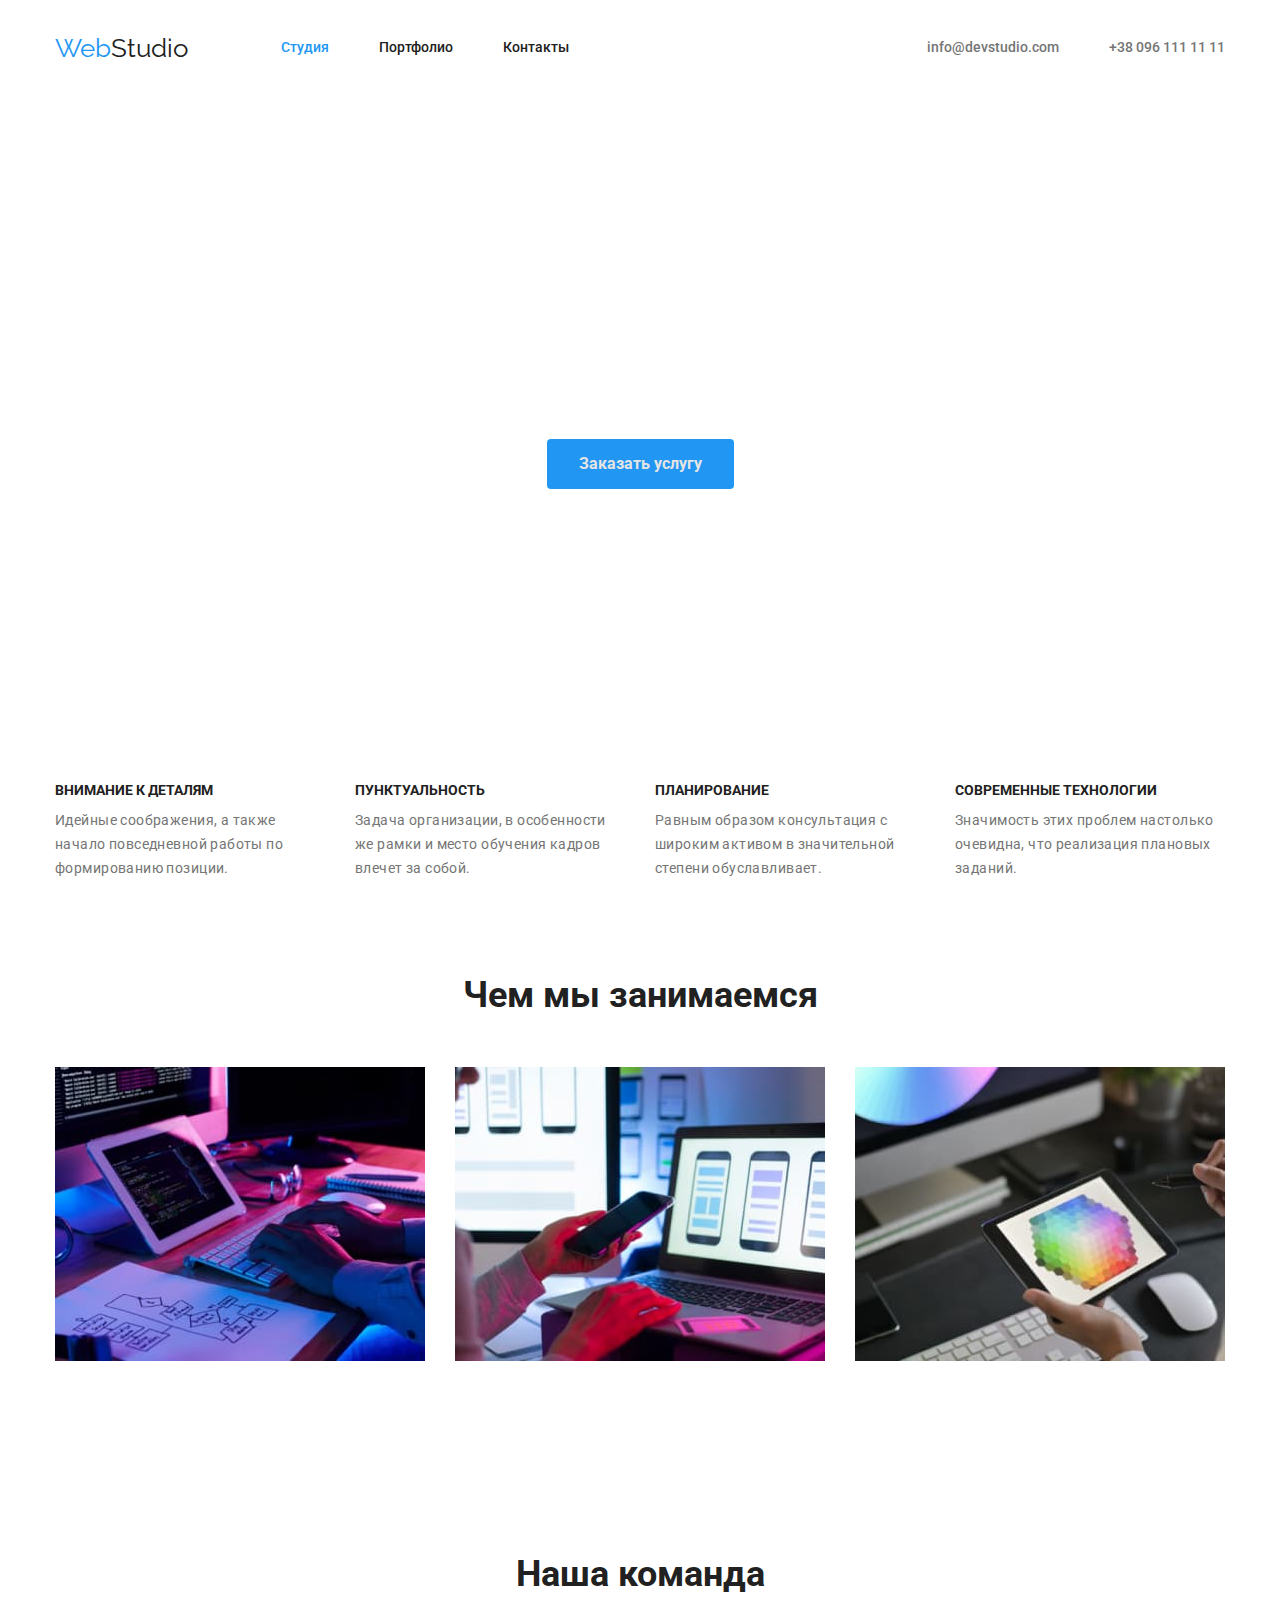
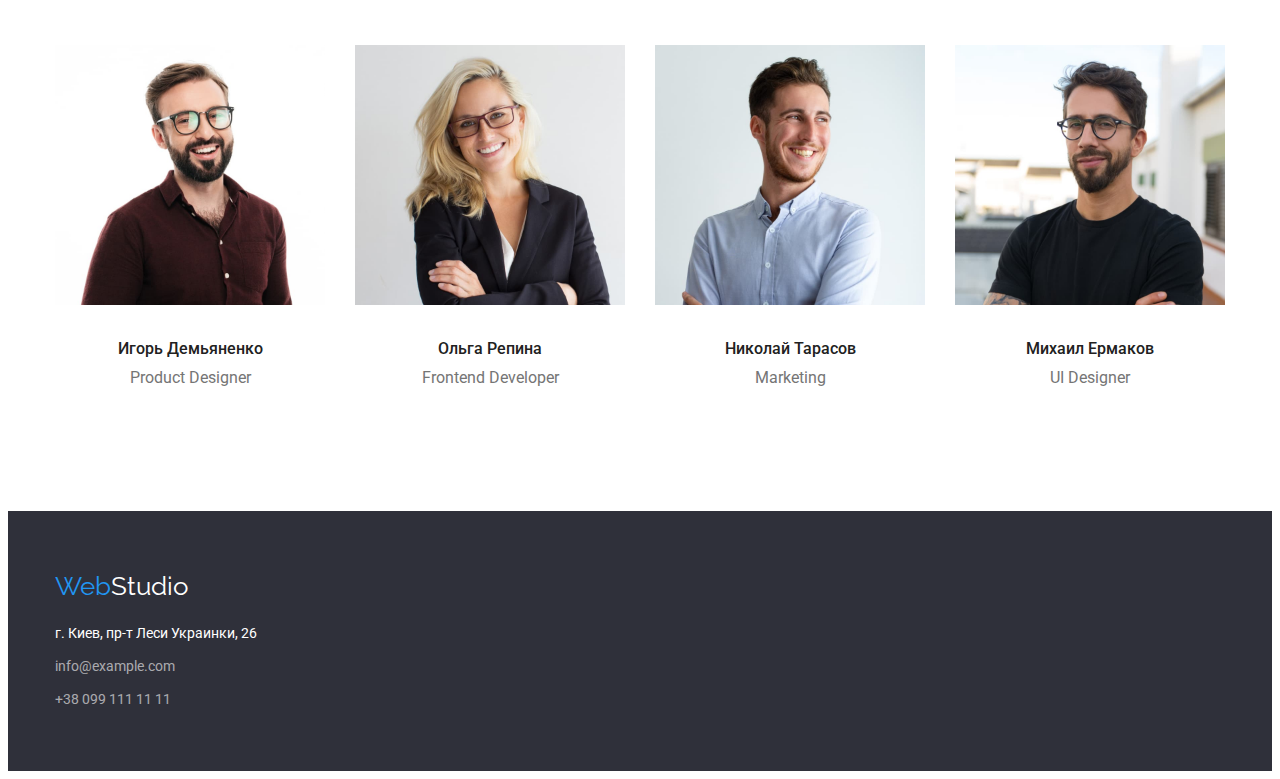
==== index.html @ 1035cfad "Initial commit" ====
<!DOCTYPE html>
<html lang="ru">

<head>
    <meta charset="UTF-8">
    <meta http-equiv="X-UA-Compatible" content="IE=edge">
    <meta name="viewport" content="width=device-width, initial-scale=1.0">
    <title>Document</title>
    <link href="https://fonts.googleapis.com/css2?family=Raleway:wght@700&family=Roboto:wght@400;500;700;900&display=swap"
        rel="stylesheet">
    <link rel="stylesheet" href="https://cdnjs.cloudflare.com/ajax/libs/modern-normalize/1.1.0/modern-normalize.min.css"
        integrity="sha512-wpPYUAdjBVSE4KJnH1VR1HeZfpl1ub8YT/NKx4PuQ5NmX2tKuGu6U/JRp5y+Y8XG2tV+wKQpNHVUX03MfMFn9Q=="
        crossorigin="anonymous" referrerpolicy="no-referrer" />
    <link rel="stylesheet" href="./css/styles.css">
</head>

<body>

    <!-- header -->
    
    <header class="header">
        <div class="container header-container">
            <nav class="site-nav">
                <a href="/" class="logo">Web<span class="accent">Studio</span></a>
                <ul class="site-nav-list list">
                    <li class="site-nav-item">
                        <a href="./index.html" class="link-current site-nav-header">Студия</a>
                    </li>
                    <li class="site-nav-item">
                        <a href="./portfolio.html" class="link site-nav-header">Портфолио</a>
                    </li>
                    <li class="site-nav-item">
                        <a href="" class="link site-nav-header">Контакты</a>
                    </li>
                </ul>
            </nav>
            <ul class="contact-list list">
                <li class="contact-list-item">
                    <a href="mailto:info@devstudio.com" class="mail">info@devstudio.com</a>
                </li>
                <li class="contact-list-item">
                    <a href="tel:+380961111111" class="tel">+38 096 111 11 11</a>
                </li>
            </ul>
        </div>   
    </header>
    <main>

        <!-- hero -->
        
        <section class="hero-section">
            <div class="hero">
                <h1 class="hero-title">Эффективные решения<br /> для вашего бизнеса</h1>
                <button type="button" class="hero-button hero-btn">Заказать услугу</button>
            </div>
        </section>



        <!-- features -->
        
        <section class="features section">
            <div class="container">
                <h2 class="visually-hidden">Наши преимущества</h2>
                <ul class="features-list list">
                    <li class="features-list-item">
                        <h3 class="features-title">Внимание к деталям</h3>
                        <p class="features-text">Идейные соображения, a также начало повседневной работы по формированию позиции.
                        </p>
                    </li>
                    <li class="features-list-item">
                        <h3 class="features-title">Пунктуальность</h3>
                        <p class="features-text">Задача организации, в особенности же рамки и место обучения кадров влечет за собой.
                        </p>
                    </li>
                    <li class="features-list-item">
                        <h3 class="features-title">Планирование</h3>
                        <p class="features-text">Равным образом консультация c широким активом в значительной степени обуславливает.
                        </p>
                    </li>
                    <li class="features-list-item">
                        <h3 class="features-title">Современные технологии</h3>
                        <p class="features-text">Значимость этих проблем настолько очевидна, что реализация плановых заданий.</p>
                    </li>
                </ul>
            </div>
        </section>
       

        <!--benefits-->
        
        <section class="benefits-section">
            <div class="container">
                <h2 class="benefits-title">Чем мы занимаемся</h2>
                <ul class="benefits-list list">
                    <li class="benefits-list-item">
                        <img src="./images/img.jpg" alt="Верстка" width="370">
                    </li>
                    <li class="benefits-list-item">
                        <img src="./images/img(1).jpg" alt="Дизайн" width="370">
                    </li>
                    <li class="benefits-list-item">
                        <img src="./images/img(2).jpg" alt="Внешнее оформление" width="370">
                    </li>
                </ul>
            </div>
        </section>
        

        <!-- Team -->
        
    
        <section class="team section">
            <div class="team-container container">
                <h2 class="team-title">Наша команда</h2>
                <ul class="team-list list">
                    <li class="team-list-item">
                        <img src="./images/img(3).jpg" class="team-img alt="Работник1" width="270">
                        <div class="team-section-title">
                            <h3 class="name">Игорь Демьяненко</h3>
                            <p class="position">Product Designer</p>
                        </div>
                    </li>
                    <li class="team-list-item">
                        <img src="./images/img(4).jpg" class="team-img" alt="Работник2" width="270">
                        <div class="team-section-title">
                            <h3 class="name">Ольга Репина</h3>
                            <p class="position">Frontend Developer</p>
                        </div>
                    </li>
                    <li class="team-list-item">
                        <img src="./images/img(5).jpg" class="team-img" alt="Работник3" width="270">
                        <div class="team-section-title">
                            <h3 class="name">Николай Тарасов</h3>
                            <p class="position">Marketing</p>
                        </div>
                    </li>
                    <li class="team-list-item">
                        <img src="./images/img(6).jpg" class="team-img" alt="Работник4" width="270">
                        <div class="team-section-title">
                            <h3 class="name">Михаил Ермаков</h3>
                            <p class="position">UI Designer</p>
                        </div>
                    </li>
                </ul>
            </div>
        </section>
    </main>

    <!-- adress -->
    
    <footer class="footer-section">
        <div class="container">
            <div class="logo-footer">
                <a href="/" class="footer-logo">Web<span class="accents">Studio</span></a>
            </div>
            <address>
                <ul class="footer-list list adress">
                    <li class="footer-item">
                        <a href="https://bit.ly/3pXMvUd" target="_blank" rel="noopener noreferrer" class="adressa">г. Киев, пр-т
                                Леси
                                Украинки, 26</a>
                    </li>
                    <li class="footer-item">
                        <a href="mailto:info@example.com" class="mail">info@example.com</a>
                    </li>
                    <li class="footer-item">
                        <a href="tel:+380991111111" class="tel">+38 099 111 11 11</a>
                    </li>
                </ul>
            </address>
        </div>
    </footer>
    
    
</body>
</html>
---- css/styles.css ----
:root {
    --primary-text-color:#757575;
    --primary-white-color: #FFFFFF;
    --title-text-color: #212121;
    --primary-bg-color: #E5E5E5;
    --accent-color: #2196F3;
    --secondary-text-color: rgba(255, 255, 255, 0.6);
    --backlights: rgb(62, 0, 128);
}

html {
    box-sizing: border-box;
}
*,
*::before,
*::after {
    box-sizing: inherit;
}

body {
    
    color: var(--primary-text-color);
    font-family: Roboto, sans-serif;
}
.list{
    list-style: none;
}

.container {
    width: 1200px;
    padding-left: 15px;
    padding-right: 15px;
    margin-left: auto;
    margin-right: auto;
    
}

h1,h2,h3,h4,h5,h6,p,ul {
    
    margin: 0;
}
/* header */

.header-container {
    display: flex;
    align-items: center;

    background: var(--primary-white-color);
}

.header-border {
    border-bottom-width: 1px;
    border-bottom-style: solid;
    border-bottom-color: #ECECEC;
}
/* logo */
.logo {
    display: flex;
    align-items: center;
    padding: 0;
    margin-top: 25px;
    margin-bottom: 25px;
    
    color: #2196F3;
    font-family: Raleway, sans-serif;
    font-size: 26px;
    line-height: 1.19;

    text-decoration: none;
}
.accent {
    display: flex;
    margin-right: 93px;
    color: var(--title-text-color);
}

/* site-nav */
.site-nav {
    display: flex;
    align-items: center;
}
.site-nav-list {
    display: flex;
    padding: 0;
    margin: 0;
    flex-direction: row;


    font-weight: 500;
    font-size: 14px;
    line-height: 1.14;
}
.site-nav-header {
    display: inline-block;
}
.site-nav-item:not(:last-child) {
    margin-right: 50px;

}

.site-nav-header {
    padding-top: 32px;
    padding-bottom: 32px;
    margin: 0;
}
.site-nav .link-current {
    color: var(--accent-color);

    text-decoration: none;
}
.site-nav .link-current:hover,
.site-nav .link-current:focus {
    color: var(--accent-color);
}
.site-nav .link {
    color: var(--title-text-color);

    text-decoration: none;
}
.site-nav .link:hover, 
.site-nav .link:focus {
    color: var(--accent-color);
}

/* contact */
.contact-list {
    display: flex;
    padding: 0;
    margin-left: auto;

}
.contact-list .mail {
    
}
.contact-list .tel {
    margin-right: auto;
    
}
.contact-list-item:not(:last-child) {
    margin-right: 50px;
    padding: 0;
}
.contact-list-item {

    font-weight: 500;
    font-size: 14px;
    line-height: 1.14;
}
.contact-list-item .mail,
.contact-list-item .tel {
    color: var(--primary-text-color);

    text-decoration: none;
}
.contact-list-item .mail:hover,
.contact-list-item .mail:focus {
    color: var(--accent-color);
}
.contact-list-item .tel:hover,
.contact-list-item .tel:focus {
    color: var(--accent-color);
}

/* hero */
.hero-title {
    align-content: center;
    margin: 0;
    
    padding-bottom: 30px;

    color: var(--primary-white-color);

    font-style: normal;
    font-weight: 900;
    font-size: 44px;
    line-height: 1.36;
    text-align: center;
    text-transform: uppercase;
}
.hero-section {
    padding-top: 200px;
    padding-bottom: 200px;
}

/* button */

.hero-button {
    display: block;
    margin: 0 auto;
    padding: 10px 32px;
    border: 0ch;
    border-radius: 4px;

    background-color: var(--accent-color);
    color: var(--primary-bg-color);

    font-family: inherit; 
    font-weight: 700;
    font-size: 16px;
    line-height: 1.88;
    text-align: center;
}


/* section */
.section {
    padding-top: 94px;
    padding-bottom: 94px;
}
/* features */
.features-list {
    display: flex;
    flex-direction: row;
    margin: 0;
    padding: 0;
}
.features-list-item {
    padding: 0;
    width: 270px;
}
.features-list-item:not(:last-child) {
    margin-right: 30px;;
}

.features-title {
    margin-bottom: 10px;
    padding: 0;
    color: var(--title-text-color);

    font-weight: 700;
    font-size: 14px;
    line-height: 1.14;
    text-transform: uppercase;
}
.features-text {
    
    font-weight: 400;
    font-size: 14px;
    line-height: 1.71;
    letter-spacing: 0.03em;
}
.visually-hidden {
    position: absolute;
    width: 1px;
    height: 1px;
    margin: -1px;
    border: 0;
    padding: 0;

    white-space: nowrap;
    clip-path: inset(100%);
    clip: rect(0 0 0 0);
    overflow: hidden;
}

/* benefits */
.benefits-section {
    padding-top: 0;
    padding-bottom: 94px;
    margin: 0;
}
.benefits-title {
    margin-bottom: 50px;
    color: var(--title-text-color);

    font-size: 36px;
    line-height: 1.17;
    text-align: center;
}
.benefits-list {
    display: flex;
    flex-direction: row;
    padding: 0;
    margin: 0;
}

.benefits-list-item:not(:last-child) {
    margin-right: 30px;
}

/* team */

.team-title {
    margin-bottom: 50px;
    color: var(--title-text-color);
        
    font-size: 36px;
    line-height: 1.17;
    text-align: center;
}
.team-list {
    display: flex;
    flex-direction: row;
    padding: 0;
    margin: 0;
}
.team-list-item:not(:last-child) {
    margin-right: 30px;
}
.team-section-title{
    padding-top: 30px;
    padding-bottom: 30px;
}

.team .name {
    margin-bottom: 10px;
    text-align: center;
    color: var(--title-text-color);

    font-weight: 500;
    font-size: 16px;
    line-height: 1.19;
}
.team .position {
    text-align: center;
    font-weight: 400;
    font-size: 16px;
    line-height: 1.19;
}

/* footer */
.footer-section {
    padding-top: 60px;
    padding-bottom: 60px;
    margin: 0;
    background-color: #2F303A; 
}

/* adress */
.footer-logo {
    margin-bottom: 20px;
    color: #2196F3;
    font-family: Raleway, sans-serif;
    font-size: 26px;
    line-height: 1.19;
    
    text-decoration: none;
}
.logo-footer{
    margin-bottom: 20px;
}

.accents {
    color: var(--primary-white-color);
}
.footer-list {
    padding: 0;
}
.footer-item:not(:last-child) {
    margin-bottom: 9px;
}
.adress {
    font-weight: 400;
    font-size: 14px;
    line-height: 1.71;
}
.adress .adressa {
    color: var(--primary-white-color);
    font-style: normal;

    text-decoration: none;
}
.adress .adressa:hover,
.adress .adressa:focus {
    color: var(--accent-color);
}
.adress .mail {
    color: var(--secondary-text-color);
    font-style: normal;

    text-decoration: none;
}
.adress .mail:hover,
.adress .mail:focus {
    color: var(--accent-color);
}
.adress .tel {
    color: var(--secondary-text-color);
    font-style: normal;

    text-decoration: none;
}
.adress .tel:hover,
.adress .tel:focus {
    color: var(--accent-color);
}

/* portfolio */

/* work */
.work-section {
    padding-top: 94px;
    margin: 0;
}
.work-list {
    display: flex;
    justify-content: center;
    margin-bottom: 50px;
    padding: 0;
    
}
.work-list-item:not(:last-child){
    margin-right: 8px;
}
.work-btn {
    
    padding: 6px 22px;

    border: 0ch;
    border-radius: 4px;
    color: var(--title-text-color);
    background-color: #F5F4FA;
    
    font-family: inherit;
    font-style: normal;
    font-weight: 500;
    font-size: 16px;
    line-height: 1.62;
}
    
.work-btn:hover,
.work-btn:focus {
    color: var(--primary-white-color);
    background-color: var(--accent-color);
}  
.work .variant {
    color: var(--primary-white-color);
    background-color: var(--accent-color);
}

/* examples */
.examples-section {
    padding-bottom: 114px;
    margin: 0;
}
.examples-list {
    display: flex;
    flex-wrap: wrap;
    column-gap: 30px;
    row-gap: 30px;

    margin: 0;
    padding: 0;
}

.examples-title-list {
    padding-top: 20px;
    padding-bottom: 20px;
    margin: 0;
}
.examples-title{
    margin-bottom: 4px;
    color: var(--title-text-color);

    font-style: normal;
    font-weight: 700;
    font-size: 18px;
    line-height: 2;
}
.examples-name {
    
    color: var(--primary-text-color);

    font-style: normal;
    font-weight: 400;
    font-size: 16px;
    line-height: 1.88;
}


/* колір основного тексту #212121 */
/* вторинний колір #757575 */
/* додатковий колір rgba(255, 255, 255, 0.6) */
/* білий колір #FFFFFF */
/* акцент #2196F3 */

/* колір фону #E5E5E5 */
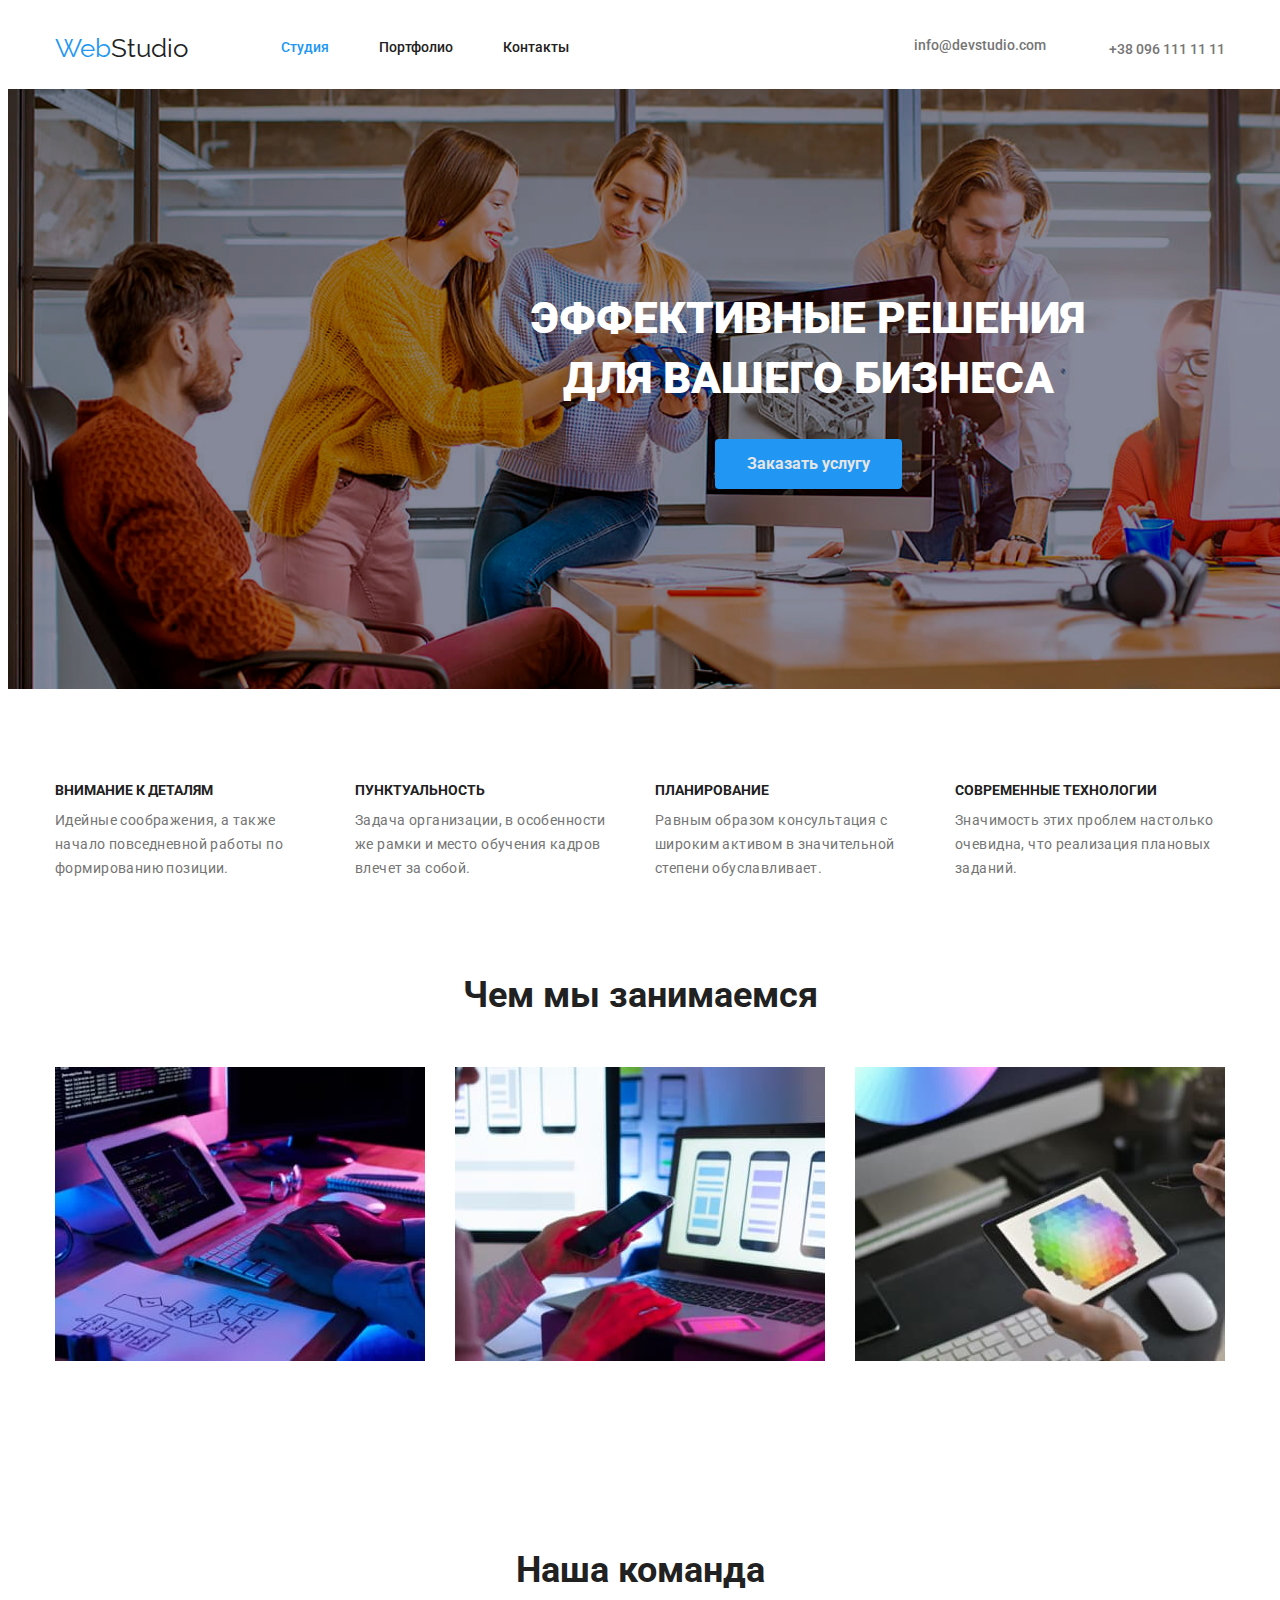
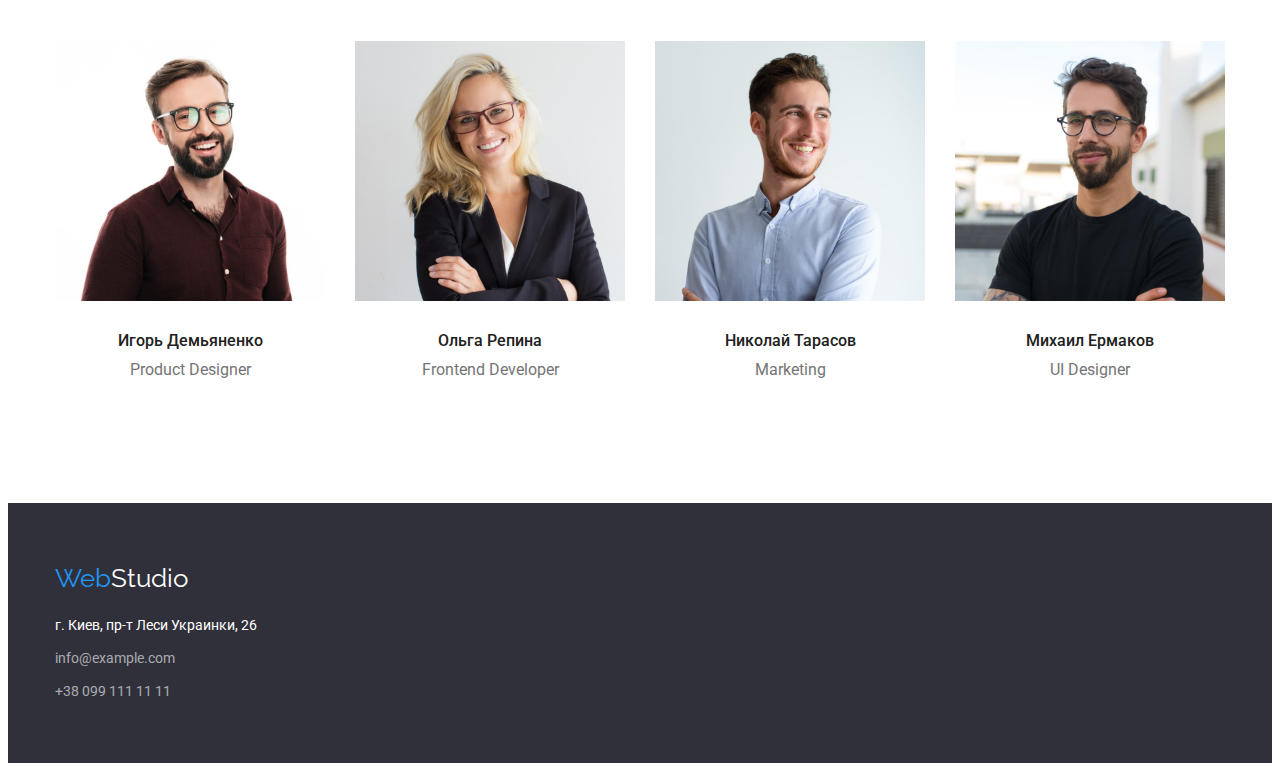
==== commit 86029251: "Додали зображення svg" ====
--- a/index.html
+++ b/index.html
@@ -36,10 +36,16 @@
             </nav>
             <ul class="contact-list list">
                 <li class="contact-list-item">
-                    <a href="mailto:info@devstudio.com" class="mail">info@devstudio.com</a>
+                    <a href="mailto:info@devstudio.com" class="mail" aria-label="mail">
+                        <svg class="contact-icon" width="16" height="12">
+                            <use href="./images/icons/mail.svg#icon-mail" ></use>
+                        </svg> info@devstudio.com</a>
                 </li>
                 <li class="contact-list-item">
-                    <a href="tel:+380961111111" class="tel">+38 096 111 11 11</a>
+                    <a href="tel:+380961111111" class="tel">
+                        <svg class="contact-icon" width="10" height="16">
+                            <use href="./images/icons/mail.svg#icon-phone"></use>
+                        </svg> +38 096 111 11 11</a>
                 </li>
             </ul>
         </div>   
--- a/css/styles.css
+++ b/css/styles.css
@@ -31,13 +31,16 @@
     padding-left: 15px;
     padding-right: 15px;
     margin-left: auto;
-    margin-right: auto;
-    
+    margin-right: auto; 
 }
 
 h1,h2,h3,h4,h5,h6,p,ul {
-    
-    margin: 0;
+    margin: 0;
+}
+img {
+    display: block;
+    max-width: 100%;
+    height: auto;
 }
 /* header */
 
@@ -160,13 +163,26 @@
 .contact-list-item .tel:focus {
     color: var(--accent-color);
 }
+.contact-icon {
+    fill: #2196F3;
+}
 
 /* hero */
+.hero-section {
+    padding-top: 200px;
+    padding-bottom: 200px;
+    min-width: 1600px;
+    background-image: url(../images/hero-img.png);
+    background-repeat: no-repeat;
+    background-position: 50% 50%;
+    background-image: linear-gradient (to right, rgba(47, 48, 58, 0.4),
+    rgba(47, 48, 58, 0.4))
+}
 .hero-title {
     align-content: center;
     margin: 0;
     
-    padding-bottom: 30px;
+    margin-bottom: 30px;
 
     color: var(--primary-white-color);
 
@@ -177,10 +193,7 @@
     text-align: center;
     text-transform: uppercase;
 }
-.hero-section {
-    padding-top: 200px;
-    padding-bottom: 200px;
-}
+
 
 /* button */
 
@@ -199,6 +212,7 @@
     font-size: 16px;
     line-height: 1.88;
     text-align: center;
+    cursor: pointer;
 }
 
 
@@ -390,6 +404,7 @@
 /* work */
 .work-section {
     padding-top: 94px;
+    padding-bottom: 114px;
     margin: 0;
 }
 .work-list {
@@ -429,10 +444,7 @@
 }
 
 /* examples */
-.examples-section {
-    padding-bottom: 114px;
-    margin: 0;
-}
+
 .examples-list {
     display: flex;
     flex-wrap: wrap;
@@ -446,7 +458,10 @@
 .examples-title-list {
     padding-top: 20px;
     padding-bottom: 20px;
-    margin: 0;
+    padding-left: 24px;
+    padding-right: 24px;
+    margin: 0;
+    border: 1px solid #EEEEEE;
 }
 .examples-title{
     margin-bottom: 4px;
@@ -473,6 +488,3 @@
 /* додатковий колір rgba(255, 255, 255, 0.6) */
 /* білий колір #FFFFFF */
 /* акцент #2196F3 */
-
-/* колір фону #E5E5E5 */
-
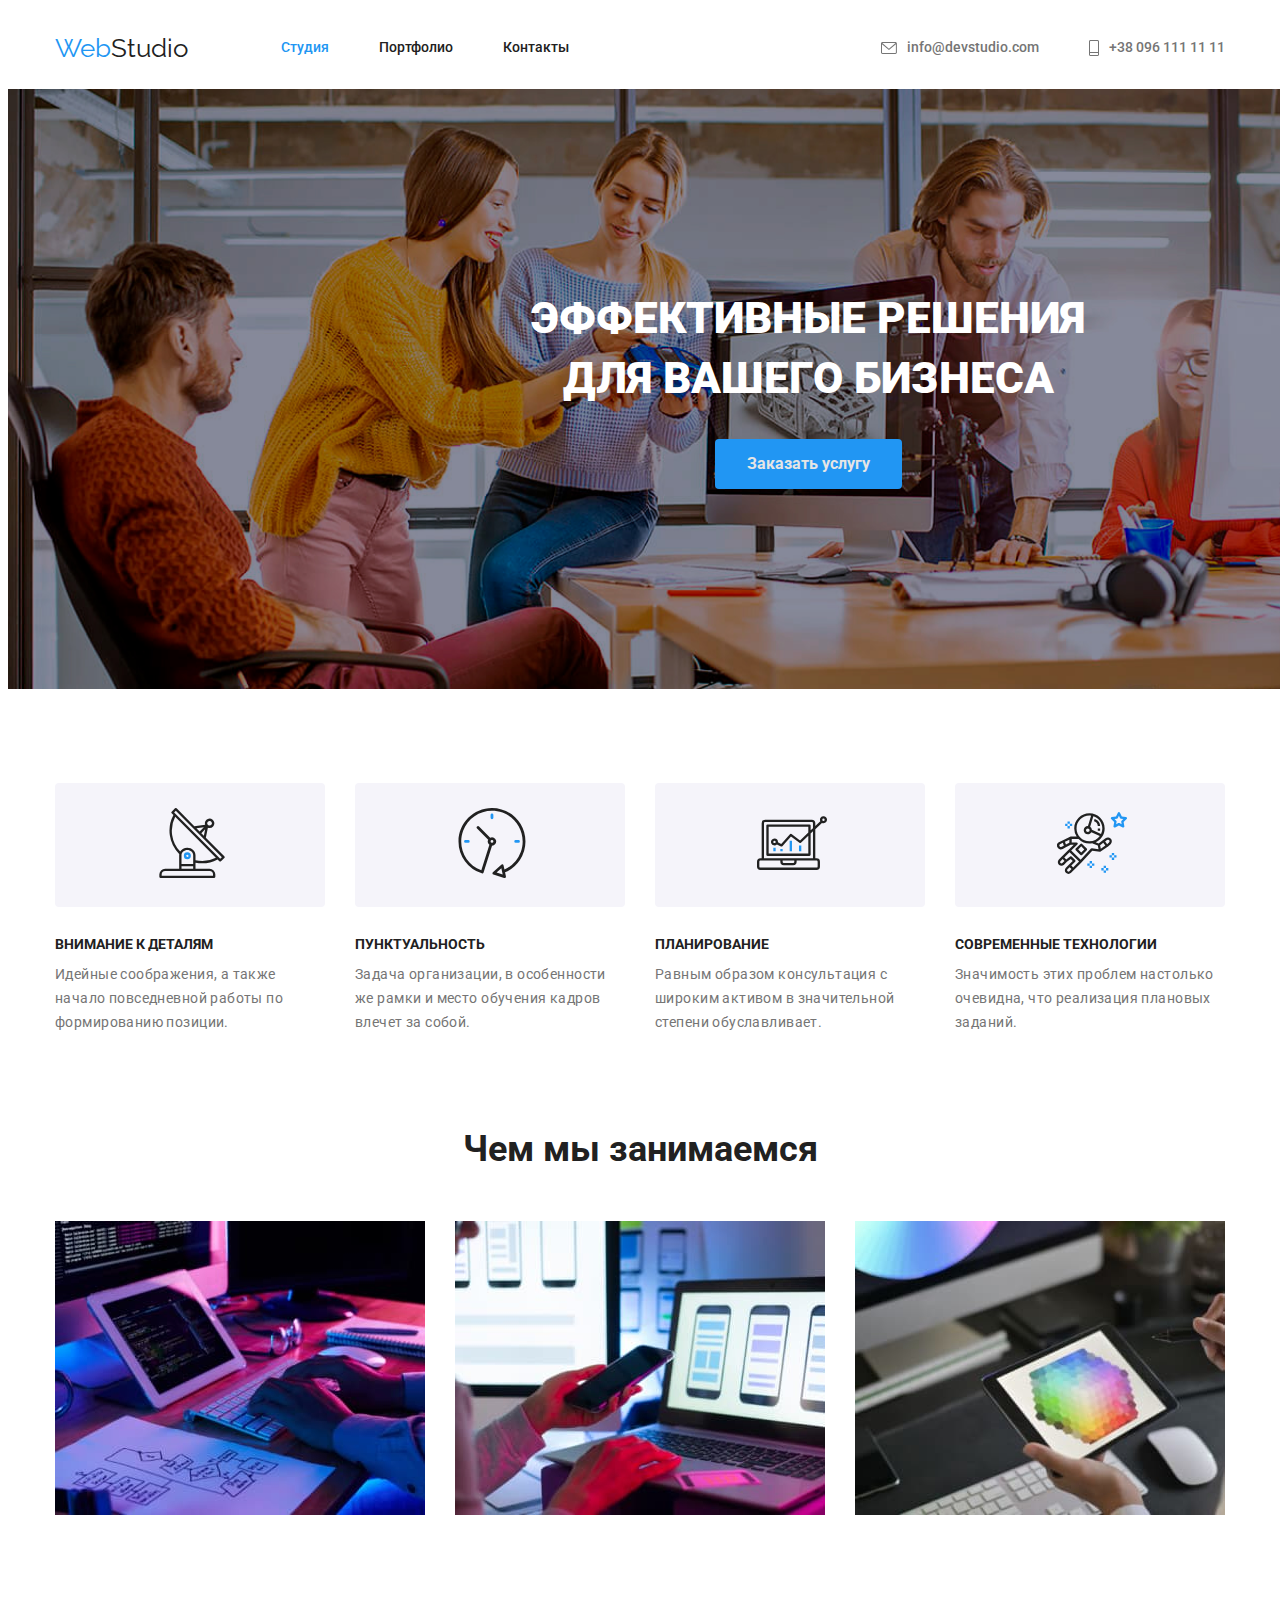
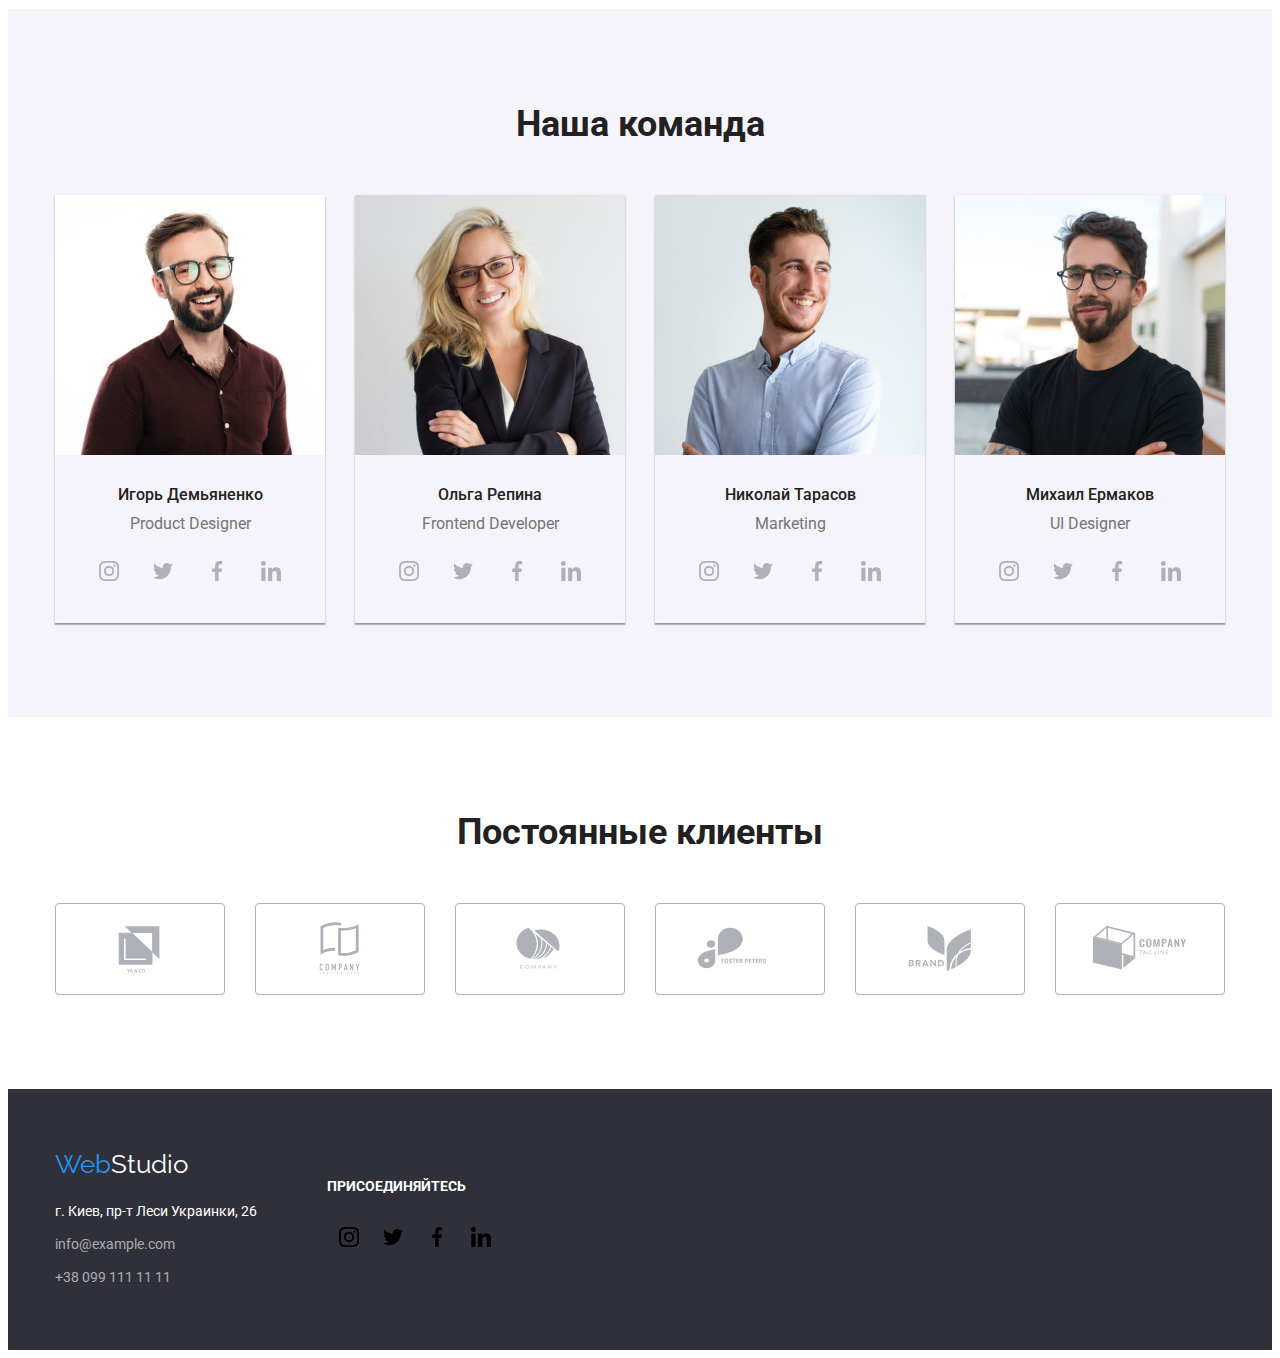
==== commit 0e621cd7: "Додали зображення svg" ====
--- a/index.html
+++ b/index.html
@@ -38,14 +38,16 @@
                 <li class="contact-list-item">
                     <a href="mailto:info@devstudio.com" class="mail" aria-label="mail">
                         <svg class="contact-icon" width="16" height="12">
-                            <use href="./images/icons/mail.svg#icon-mail" ></use>
-                        </svg> info@devstudio.com</a>
+                            <use href="./images/icons.svg#icon-mail"></use>
+                        </svg> 
+                        info@devstudio.com</a>
                 </li>
                 <li class="contact-list-item">
-                    <a href="tel:+380961111111" class="tel">
+                    <a href="tel:+380961111111" class="phone" aria-label="phone">
                         <svg class="contact-icon" width="10" height="16">
-                            <use href="./images/icons/mail.svg#icon-phone"></use>
-                        </svg> +38 096 111 11 11</a>
+                            <use href="./images/icons.svg#icon-phone"></use>
+                        </svg> 
+                        +38 096 111 11 11</a>
                 </li>
             </ul>
         </div>   
@@ -64,27 +66,46 @@
 
 
         <!-- features -->
-        
+    
         <section class="features section">
             <div class="container">
                 <h2 class="visually-hidden">Наши преимущества</h2>
                 <ul class="features-list list">
+                    <li class="features-list-item features-icon-list"><svg class="features-icon" width="70" height="70">
+                            <use href="./images/icons.svg#icon-antenna"></use>
+                        </svg></li>
+                    <li class="features-list-item features-icon-list"><svg class="features-icon" width="70" height="70">
+                            <use href="./images/icons.svg#icon-clock"></use>
+                        </svg></li>
+                    <li class="features-list-item features-icon-list"><svg class="features-icon" width="70" height="70">
+                            <use href="./images/icons.svg#icon-diagram"></use>
+                        </svg></li>
+                    <li class="features-list-item features-icon-list"><svg class="features-icon" width="70" height="70">
+                            <use href="./images/icons.svg#icon-astronaut"></use>
+                        </svg></li>
+                </ul>
+
+                <ul class="features-list list">
                     <li class="features-list-item">
+                        
                         <h3 class="features-title">Внимание к деталям</h3>
                         <p class="features-text">Идейные соображения, a также начало повседневной работы по формированию позиции.
                         </p>
                     </li>
                     <li class="features-list-item">
+                        
                         <h3 class="features-title">Пунктуальность</h3>
                         <p class="features-text">Задача организации, в особенности же рамки и место обучения кадров влечет за собой.
                         </p>
                     </li>
                     <li class="features-list-item">
+                        
                         <h3 class="features-title">Планирование</h3>
                         <p class="features-text">Равным образом консультация c широким активом в значительной степени обуславливает.
                         </p>
                     </li>
                     <li class="features-list-item">
+                        
                         <h3 class="features-title">Современные технологии</h3>
                         <p class="features-text">Значимость этих проблем настолько очевидна, что реализация плановых заданий.</p>
                     </li>
@@ -116,7 +137,7 @@
         <!-- Team -->
         
     
-        <section class="team section">
+        <section class="team section team-section">
             <div class="team-container container">
                 <h2 class="team-title">Наша команда</h2>
                 <ul class="team-list list">
@@ -125,6 +146,34 @@
                         <div class="team-section-title">
                             <h3 class="name">Игорь Демьяненко</h3>
                             <p class="position">Product Designer</p>
+                            <div>
+                                <ul class="team-icon-section list">
+                                    <li class="team-icon-link"><a class="team-link" href="" target="_blank" rel="noopener noreferrer" aria-label="instagram">
+                                        <svg class="team-icon" width="20" height="20">
+                                            <use href="./images/icons.svg#icon-instagram"></use>
+                                        </svg>
+                                    </a>
+                                    </li>
+                                    <li class="team-icon-link"><a class="team-link" href="" target="_blank" rel="noopener noreferrer" aria-label="twitter">
+                                        <svg class="team-icon" width="20" height="20">
+                                            <use href="./images/icons.svg#icon-twitter"></use>
+                                        </svg>
+                                    </a>
+                                    </li>
+                                    <li class="team-icon-link"><a class="team-link" href="" target="_blank" rel="noopener noreferrer" aria-label="facebook">
+                                        <svg class="team-icon" width="20" height="20">
+                                            <use href="./images/icons.svg#icon-facebook"></use>
+                                        </svg>
+                                    </a>
+                                    </li>
+                                    <li class="team-icon-link"><a class="team-link" href="" target="_blank" rel="noopener noreferrer" aria-label="linkedin">
+                                        <svg class="team-icon" width="20" height="20">
+                                            <use href="./images/icons.svg#icon-linkedin"></use>
+                                        </svg>
+                                    </a>
+                                    </li>
+                                </ul>
+                            </div>
                         </div>
                     </li>
                     <li class="team-list-item">
@@ -132,6 +181,38 @@
                         <div class="team-section-title">
                             <h3 class="name">Ольга Репина</h3>
                             <p class="position">Frontend Developer</p>
+                            <div>
+                                <ul class="team-icon-section list">
+                                    <li class="team-icon-link"><a class="team-link" href="" target="_blank" rel="noopener noreferrer"
+                                            aria-label="instagram">
+                                            <svg class="team-icon" width="20" height="20">
+                                                <use href="./images/icons.svg#icon-instagram"></use>
+                                            </svg>
+                                        </a>
+                                    </li>
+                                    <li class="team-icon-link"><a class="team-link" href="" target="_blank" rel="noopener noreferrer"
+                                            aria-label="twitter">
+                                            <svg class="team-icon" width="20" height="20">
+                                                <use href="./images/icons.svg#icon-twitter"></use>
+                                            </svg>
+                                        </a>
+                                    </li>
+                                    <li class="team-icon-link"><a class="team-link" href="" target="_blank" rel="noopener noreferrer"
+                                            aria-label="facebook">
+                                            <svg class="team-icon" width="20" height="20">
+                                                <use href="./images/icons.svg#icon-facebook"></use>
+                                            </svg>
+                                        </a>
+                                    </li>
+                                    <li class="team-icon-link"><a class="team-link" href="" target="_blank" rel="noopener noreferrer"
+                                            aria-label="linkedin">
+                                            <svg class="team-icon" width="20" height="20">
+                                                <use href="./images/icons.svg#icon-linkedin"></use>
+                                            </svg>
+                                        </a>
+                                    </li>
+                                </ul>
+                            </div>
                         </div>
                     </li>
                     <li class="team-list-item">
@@ -139,6 +220,38 @@
                         <div class="team-section-title">
                             <h3 class="name">Николай Тарасов</h3>
                             <p class="position">Marketing</p>
+                            <div>
+                                <ul class="team-icon-section list">
+                                    <li class="team-icon-link"><a class="team-link" href="" target="_blank" rel="noopener noreferrer"
+                                            aria-label="instagram">
+                                            <svg class="team-icon" width="20" height="20">
+                                                <use href="./images/icons.svg#icon-instagram"></use>
+                                            </svg>
+                                        </a>
+                                    </li>
+                                    <li class="team-icon-link"><a class="team-link" href="" target="_blank" rel="noopener noreferrer"
+                                            aria-label="twitter">
+                                            <svg class="team-icon" width="20" height="20">
+                                                <use href="./images/icons.svg#icon-twitter"></use>
+                                            </svg>
+                                        </a>
+                                    </li>
+                                    <li class="team-icon-link"><a class="team-link" href="" target="_blank" rel="noopener noreferrer"
+                                            aria-label="facebook">
+                                            <svg class="team-icon" width="20" height="20">
+                                                <use href="./images/icons.svg#icon-facebook"></use>
+                                            </svg>
+                                        </a>
+                                    </li>
+                                    <li class="team-icon-link"><a class="team-link" href="" target="_blank" rel="noopener noreferrer"
+                                            aria-label="linkedin">
+                                            <svg class="team-icon" width="20" height="20">
+                                                <use href="./images/icons.svg#icon-linkedin"></use>
+                                            </svg>
+                                        </a>
+                                    </li>
+                                </ul>
+                            </div>
                         </div>
                     </li>
                     <li class="team-list-item">
@@ -146,18 +259,97 @@
                         <div class="team-section-title">
                             <h3 class="name">Михаил Ермаков</h3>
                             <p class="position">UI Designer</p>
+                            <div>
+                                <ul class="team-icon-section list">
+                                    <li class="team-icon-link"><a class="team-link" href="" target="_blank" rel="noopener noreferrer"
+                                            aria-label="instagram">
+                                            <svg class="team-icon" width="20" height="20">
+                                                <use href="./images/icons.svg#icon-instagram"></use>
+                                            </svg>
+                                        </a>
+                                    </li>
+                                    <li class="team-icon-link"><a class="team-link" href="" target="_blank" rel="noopener noreferrer"
+                                            aria-label="twitter">
+                                            <svg class="team-icon" width="20" height="20">
+                                                <use href="./images/icons.svg#icon-twitter"></use>
+                                            </svg>
+                                        </a>
+                                    </li>
+                                    <li class="team-icon-link"><a class="team-link" href="" target="_blank" rel="noopener noreferrer"
+                                            aria-label="facebook">
+                                            <svg class="team-icon" width="20" height="20">
+                                                <use href="./images/icons.svg#icon-facebook"></use>
+                                            </svg>
+                                        </a>
+                                    </li>
+                                    <li class="team-icon-link"><a class="team-link" href="" target="_blank" rel="noopener noreferrer"
+                                            aria-label="linkedin">
+                                            <svg class="team-icon" width="20" height="20">
+                                                <use href="./images/icons.svg#icon-linkedin"></use>
+                                            </svg>
+                                        </a>
+                                    </li>
+                                </ul>
+                            </div>
                         </div>
                     </li>
                 </ul>
+                
             </div>
         </section>
     </main>
 
+    <!-- clients -->
+    <section class="section">
+        <div class="container">
+            <h2 class="clients-title">Постоянные клиенты</h2>
+            <ul class="clients-list list">
+                <li class="clients-item"><a class="clients-link" href="" target="_blank" rel="noopener noreferrer" aria-label="linkedin">
+                    <svg class="clients-icon" width="106" height="60">
+                        <use href="./images/icons.svg#icon-Logo"></use>
+                    </svg>
+                    </a>
+                </li>
+                <li class="clients-item"><a class="clients-link" href="" target="_blank" rel="noopener noreferrer" aria-label="linkedin">
+                    <svg class="clients-icon" width="106" height="60">
+                        <use href="./images/icons.svg#icon-Logo-1"></use>
+                    </svg>
+                    </a>
+                </li>
+                <li class="clients-item"><a class="clients-link" href="" target="_blank" rel="noopener noreferrer" aria-label="linkedin">
+                    <svg class="clients-icon" width="106" height="60">
+                        <use href="./images/icons.svg#icon-Logo-2"></use>
+                    </svg>
+                    </a>
+                </li>
+                <li class="clients-item"><a class="clients-link" href="" target="_blank" rel="noopener noreferrer" aria-label="linkedin">
+                    <svg class="clients-icon" width="106" height="60">
+                        <use href="./images/icons.svg#icon-Logo-3"></use>
+                    </svg>
+                    </a>
+                </li>
+                <li class="clients-item"><a class="clients-link" href="" target="_blank" rel="noopener noreferrer" aria-label="linkedin">
+                    <svg class="clients-icon" width="106" height="60">
+                        <use href="./images/icons.svg#icon-Logo-4"></use>
+                    </svg>
+                    </a>
+                </li>
+                <li class="clients-item"><a class="clients-link" href="" target="_blank" rel="noopener noreferrer" aria-label="linkedin">
+                        <svg class="clients-icon" width="106" height="60">
+                            <use href="./images/icons.svg#icon-Logo-5"></use>
+                        </svg>
+                    </a>
+                </li>
+            </ul>
+
+        </div>
+    </section>
+
     <!-- adress -->
-    
     <footer class="footer-section">
-        <div class="container">
-            <div class="logo-footer">
+        <div class="container footer-container">
+            <div class="lef-side">
+            <div class="logo-footer ">
                 <a href="/" class="footer-logo">Web<span class="accents">Studio</span></a>
             </div>
             <address>
@@ -175,6 +367,40 @@
                     </li>
                 </ul>
             </address>
+            </div>
+            <div class="right-side">
+                <h2 class="socials-title">присоединяйтесь</h2>
+                <ul class="socials-list list">
+                    <li><a class="socials-link" href="" target="_blank" rel="noopener noreferrer"
+                            aria-label="instagram">
+                            <svg class="socials-icon" width="20" height="20">
+                                <use href="./images/icons.svg#icon-instagram"></use>
+                            </svg>
+                        </a>
+                    </li>
+                    <li><a class="socials-link" href="" target="_blank" rel="noopener noreferrer"
+                            aria-label="twitter">
+                            <svg class="socials-icon" width="20" height="20">
+                                <use href="./images/icons.svg#icon-twitter"></use>
+                            </svg>
+                        </a>
+                    </li>
+                    <li><a class="socials-link" href="" target="_blank" rel="noopener noreferrer"
+                            aria-label="facebook">
+                            <svg class="socials-icon" width="20" height="20">
+                                <use href="./images/icons.svg#icon-facebook"></use>
+                            </svg>
+                        </a>
+                    </li>
+                    <li><a class="socials-link" href="" target="_blank" rel="noopener noreferrer"
+                            aria-label="linkedin">
+                            <svg class="socials-icon" width="20" height="20">
+                                <use href="./images/icons.svg#icon-linkedin"></use>
+                            </svg>
+                        </a>
+                    </li>
+                </ul>
+            </div>
         </div>
     </footer>
     
--- a/css/styles.css
+++ b/css/styles.css
@@ -128,14 +128,13 @@
 /* contact */
 .contact-list {
     display: flex;
+    align-items: center;
     padding: 0;
     margin-left: auto;
 
 }
-.contact-list .mail {
-    
-}
-.contact-list .tel {
+
+.contact-list .phone {
     margin-right: auto;
     
 }
@@ -144,27 +143,43 @@
     padding: 0;
 }
 .contact-list-item {
+    display: flex;
+    align-items: center;
 
     font-weight: 500;
     font-size: 14px;
     line-height: 1.14;
 }
 .contact-list-item .mail,
-.contact-list-item .tel {
+.contact-list-item .phone {
     color: var(--primary-text-color);
 
     text-decoration: none;
 }
-.contact-list-item .mail:hover,
-.contact-list-item .mail:focus {
-    color: var(--accent-color);
-}
-.contact-list-item .tel:hover,
-.contact-list-item .tel:focus {
-    color: var(--accent-color);
-}
+.mail:hover,
+.mail:focus {
+    color: var(--accent-color);
+}
+.phone:hover,
+.phone:focus {
+    color: var(--accent-color);
+}
+
 .contact-icon {
-    fill: #2196F3;
+    fill: currentColor;
+}
+.contact-icon {
+    padding: 0;
+    margin-right: 10px;
+}
+.mail {
+    display: flex;
+    align-items: center;
+    }
+.phone {
+    display: flex;
+    align-items: center;
+
 }
 
 /* hero */
@@ -227,6 +242,7 @@
     flex-direction: row;
     margin: 0;
     padding: 0;
+
 }
 .features-list-item {
     padding: 0;
@@ -234,6 +250,13 @@
 }
 .features-list-item:not(:last-child) {
     margin-right: 30px;;
+}
+
+.features-icon-list {
+    padding: 25px 102px;
+    margin-bottom: 30px;
+    border-radius: 4px;
+    background-color: #F5F4FA;
 }
 
 .features-title {
@@ -294,6 +317,9 @@
 
 /* team */
 
+.team-section {
+    background-color: #F5F4FA;
+}
 .team-title {
     margin-bottom: 50px;
     color: var(--title-text-color);
@@ -311,6 +337,11 @@
 .team-list-item:not(:last-child) {
     margin-right: 30px;
 }
+.team-list-item {
+box-shadow: 0px 1px 3px rgba(0, 0, 0, 0.12),
+0px 1px 1px rgba(0, 0, 0, 0.14),
+0px 2px 1px rgba(0, 0, 0, 0.2);
+}
 .team-section-title{
     padding-top: 30px;
     padding-bottom: 30px;
@@ -327,19 +358,94 @@
 }
 .team .position {
     text-align: center;
+    margin-bottom: 16px;
     font-weight: 400;
     font-size: 16px;
     line-height: 1.19;
 }
+.team-icon-section {
+    display: flex;
+    justify-content: center;
+    gap: 10px;
+    padding-left: 32px;
+    padding-right: 32px;
+    margin: 0;
+
+}
+
+.team-link {
+    display: inline-flex;
+    align-items: center;
+    justify-content: center;
+    width: 44px;
+    height: 44px;
+    border-radius: 50%;
+    color: #AFB1B8;
+
+}
+.team-link:hover,
+.team-link:focus {
+    color: var(--accent-color);
+}
+.team-icon {
+    fill: currentColor;
+    
+}
+
+/* clients */
+.clients-title {
+    margin-bottom: 50px;
+    color: var(--title-text-color);
+    
+    font-size: 36px;
+    line-height: 1.17;
+    text-align: center;
+}
+.clients-list {
+    display: flex;
+    align-items: center;
+    justify-content: center;
+    gap: 30px;
+    padding: 0;
+}
+
+
+.clients-link {
+    box-sizing: border-box;
+    display: inline-flex;
+    align-items: center;
+    justify-content: center;
+    color: #AFB1B8;
+    width: 170px;
+    height: 92px;
+    border: 1px solid #AFB1B8;
+    border-radius: 4px;
+    
+}
+
+.clients-link:hover,
+.clients-link:focus {
+    color: var(--accent-color);
+}
+.clients-icon {
+    fill: currentColor;
+}
+
+
 
 /* footer */
 .footer-section {
     padding-top: 60px;
     padding-bottom: 60px;
     margin: 0;
-    background-color: #2F303A; 
-}
-
+    background-color: #2F303A;
+}
+.footer-container {
+    display: flex;
+    align-items: center;
+    gap: 70px;
+
+}
 /* adress */
 .footer-logo {
     margin-bottom: 20px;
@@ -397,6 +503,42 @@
 .adress .tel:hover,
 .adress .tel:focus {
     color: var(--accent-color);
+}
+
+.socials-list {
+    display: flex;
+    align-items: center;
+    padding: 0;
+    margin: 0;
+}
+.socials-link {
+    display: inline-flex;
+    align-items: center;
+    justify-content: center;
+    width: 44px;
+    height: 44px;
+    color: #FFFFFF;
+    
+}
+.socials-link:hover,
+.socials-link:focus {
+    color: var(--accent-color);
+}
+.right-side {
+    display: flex;
+    flex-direction: column;
+    gap: 20px;
+}
+.socials-title {
+    font-style: normal;
+    font-weight: 700;
+    font-size: 14px;
+    line-height: 1.14;
+    text-transform: uppercase;
+    color: #FFFFFF;
+}
+.socials-icon {
+    color: currentColor;
 }
 
 /* portfolio */
@@ -442,6 +584,10 @@
     color: var(--primary-white-color);
     background-color: var(--accent-color);
 }
+.work-btn:hover,
+.work-btn:focus {
+    box-shadow: 0px 3px 1px rgba(0, 0, 0, 0.1), 0px 1px 2px rgba(0, 0, 0, 0.08), 0px 2px 2px rgba(0, 0, 0, 0.12);
+}
 
 /* examples */
 
@@ -454,7 +600,9 @@
     margin: 0;
     padding: 0;
 }
-
+.examples-list-item:hover {
+    box-shadow: 0px 1px 1px rgba(0, 0, 0, 0.12), 0px 4px 4px rgba(0, 0, 0, 0.06), 1px 4px 6px rgba(0, 0, 0, 0.16);
+}
 .examples-title-list {
     padding-top: 20px;
     padding-bottom: 20px;
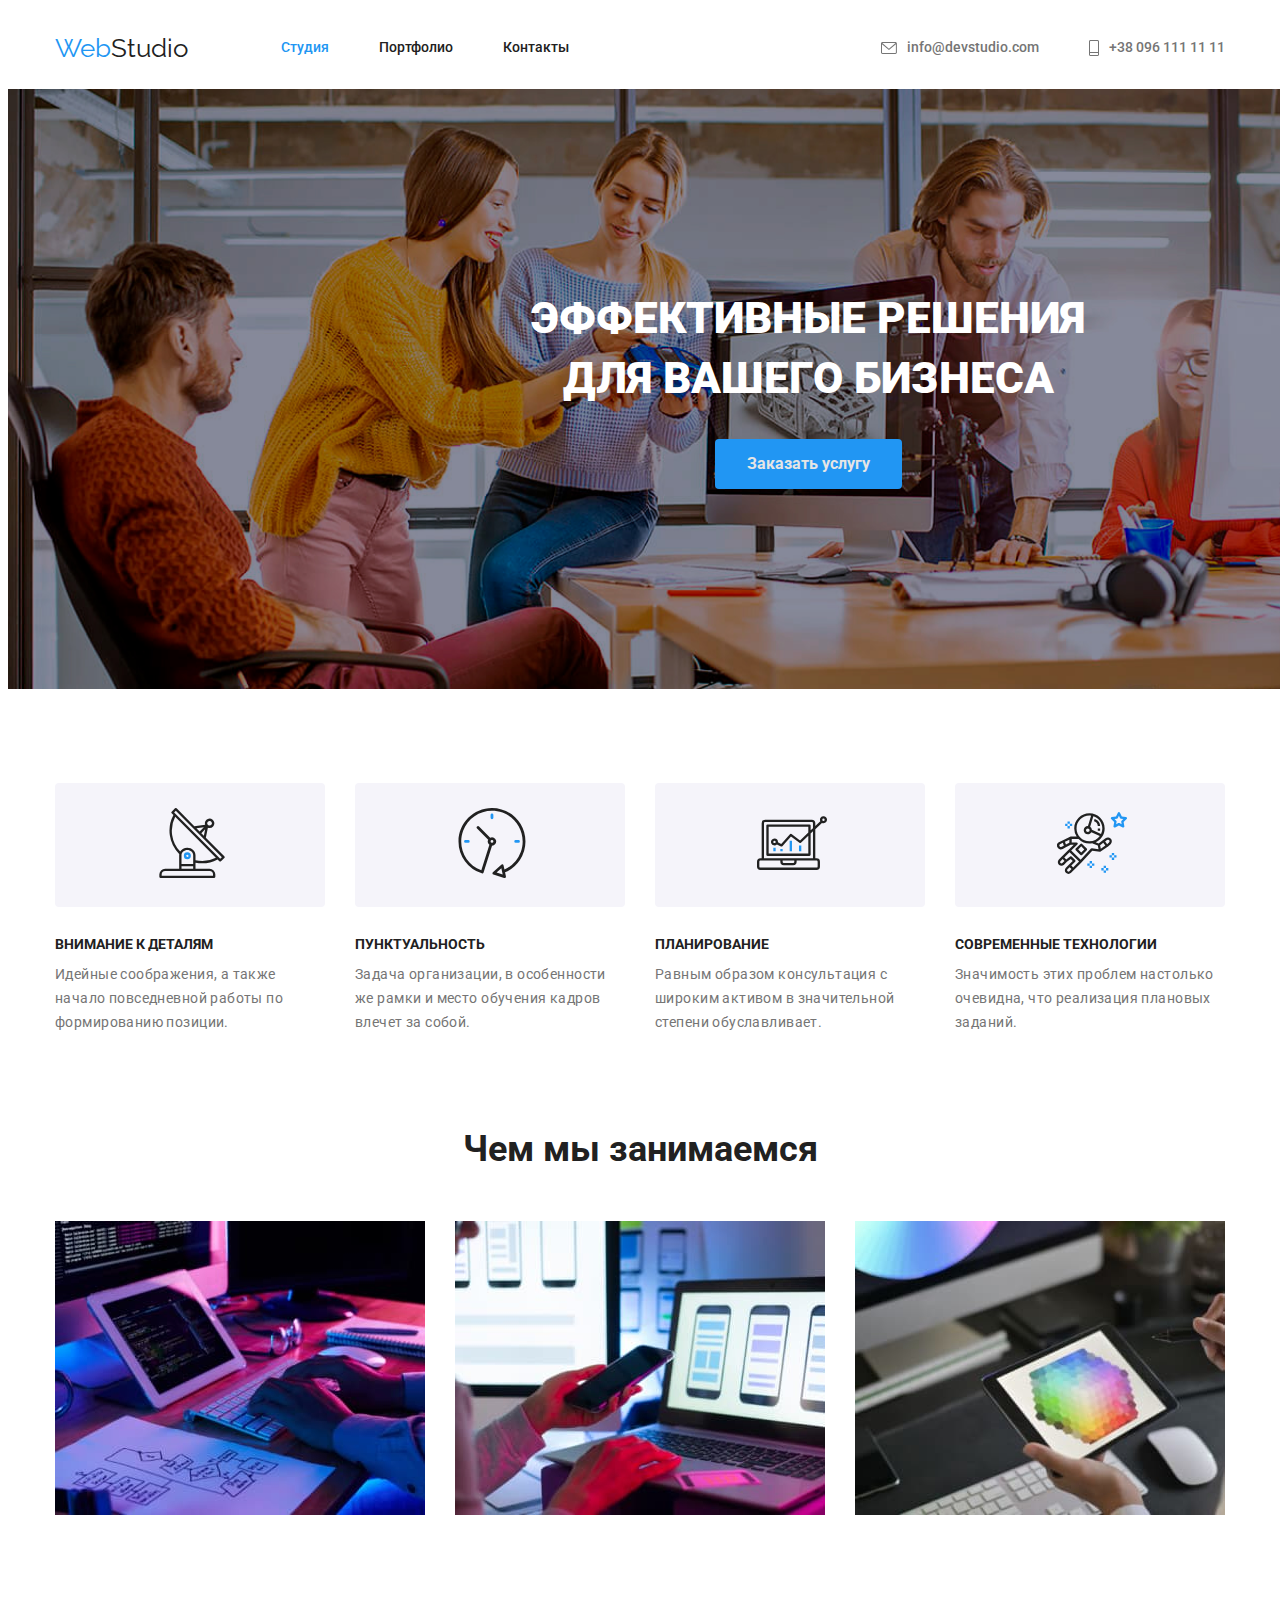
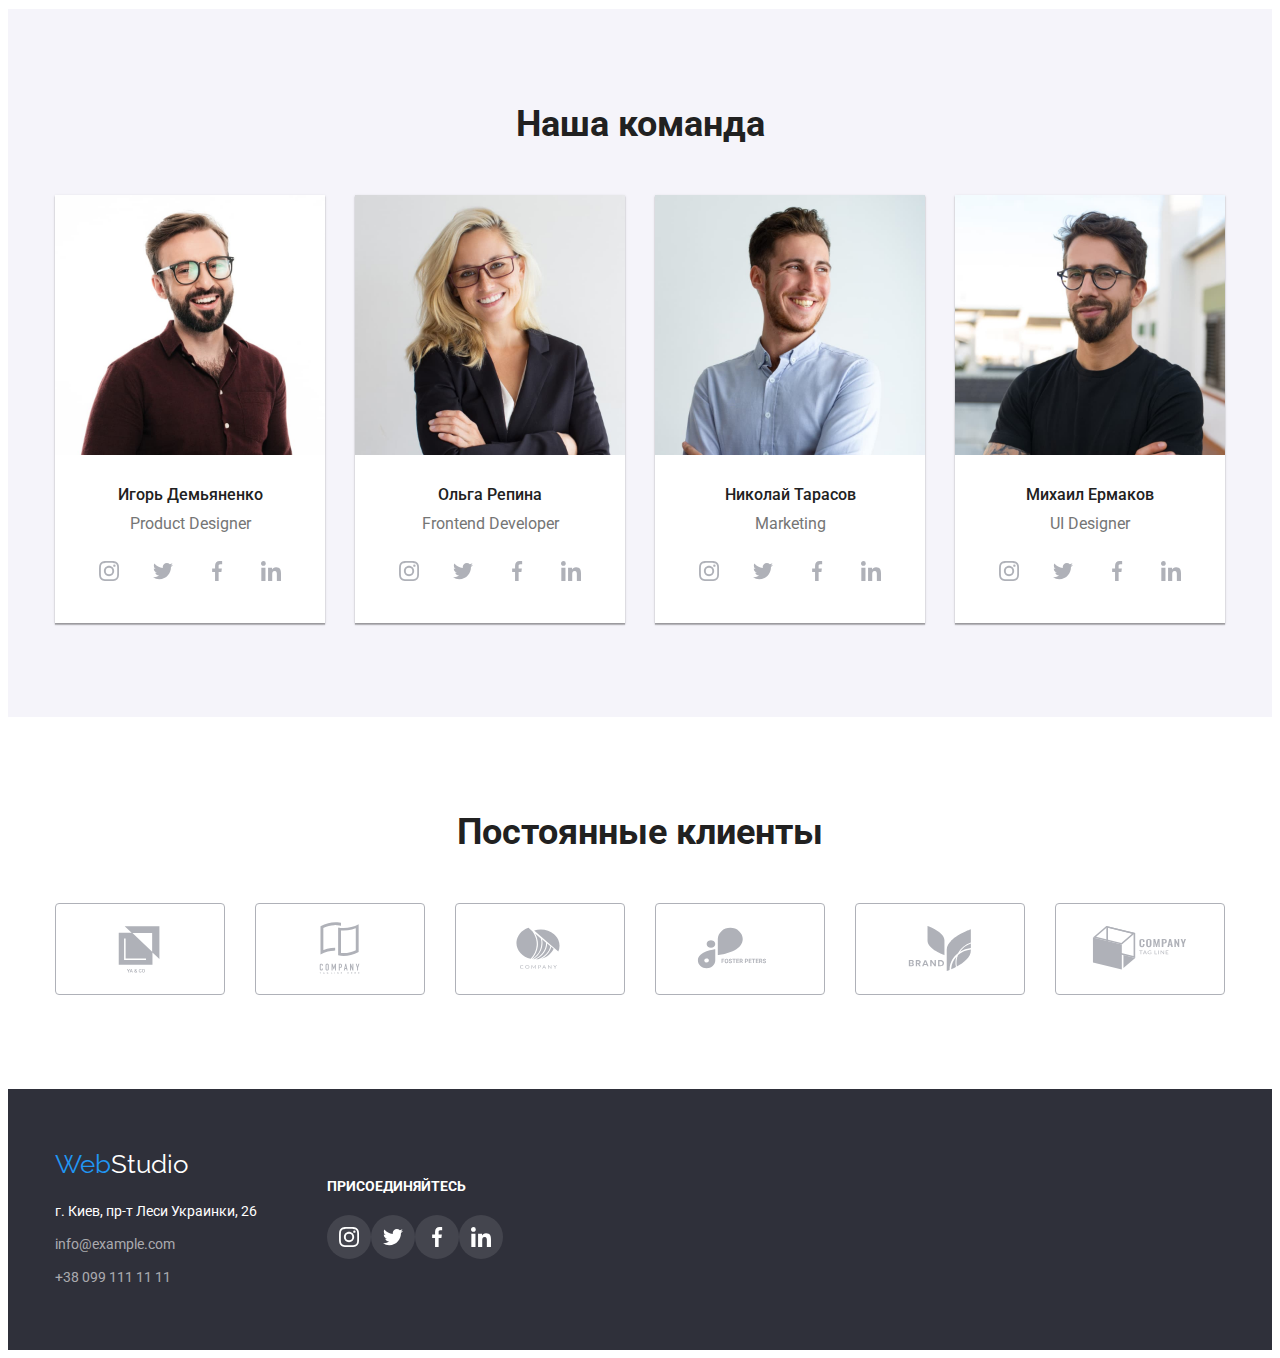
==== commit 6b85332c: "Додали фон" ====
--- a/index.html
+++ b/index.html
@@ -335,9 +335,9 @@
                     </a>
                 </li>
                 <li class="clients-item"><a class="clients-link" href="" target="_blank" rel="noopener noreferrer" aria-label="linkedin">
-                        <svg class="clients-icon" width="106" height="60">
-                            <use href="./images/icons.svg#icon-Logo-5"></use>
-                        </svg>
+                    <svg class="clients-icon" width="106" height="60">
+                        <use href="./images/icons.svg#icon-Logo-5"></use>
+                    </svg>
                     </a>
                 </li>
             </ul>
--- a/css/styles.css
+++ b/css/styles.css
@@ -345,6 +345,7 @@
 .team-section-title{
     padding-top: 30px;
     padding-bottom: 30px;
+    background-color: var(--primary-white-color)
 }
 
 .team .name {
@@ -381,11 +382,13 @@
     height: 44px;
     border-radius: 50%;
     color: #AFB1B8;
+    background-color: var(--primary-white-color)
 
 }
 .team-link:hover,
 .team-link:focus {
-    color: var(--accent-color);
+    color: var(--primary-white-color);
+    background-color: var(--accent-color)
 }
 .team-icon {
     fill: currentColor;
@@ -517,12 +520,16 @@
     justify-content: center;
     width: 44px;
     height: 44px;
-    color: #FFFFFF;
-    
+    border-radius: 50%;
+    color: var(--primary-white-color);
+    background-color: rgba(255, 255, 255, 0.1);
+}
+.socials-icon {
+    fill: var(--primary-white-color);
 }
 .socials-link:hover,
 .socials-link:focus {
-    color: var(--accent-color);
+    background-color: var(--accent-color);
 }
 .right-side {
     display: flex;
@@ -537,9 +544,7 @@
     text-transform: uppercase;
     color: #FFFFFF;
 }
-.socials-icon {
-    color: currentColor;
-}
+
 
 /* portfolio */
 
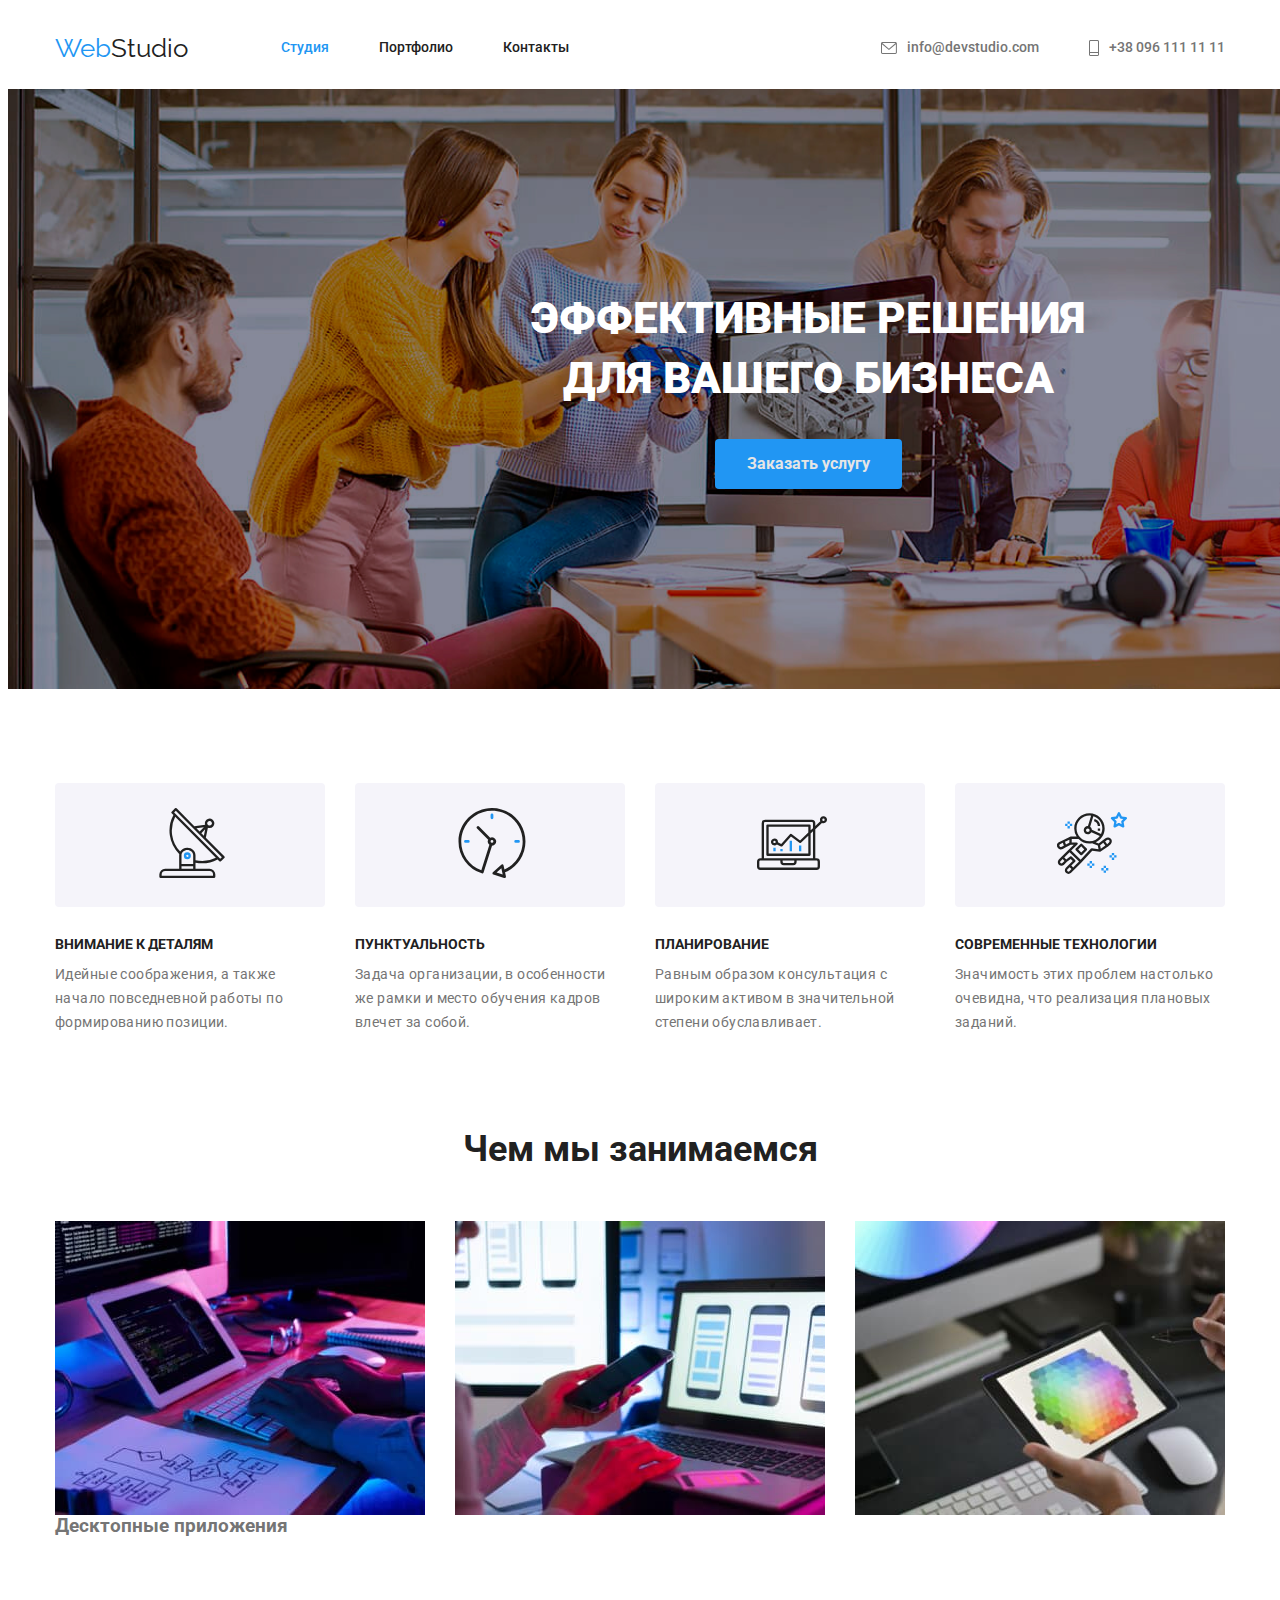
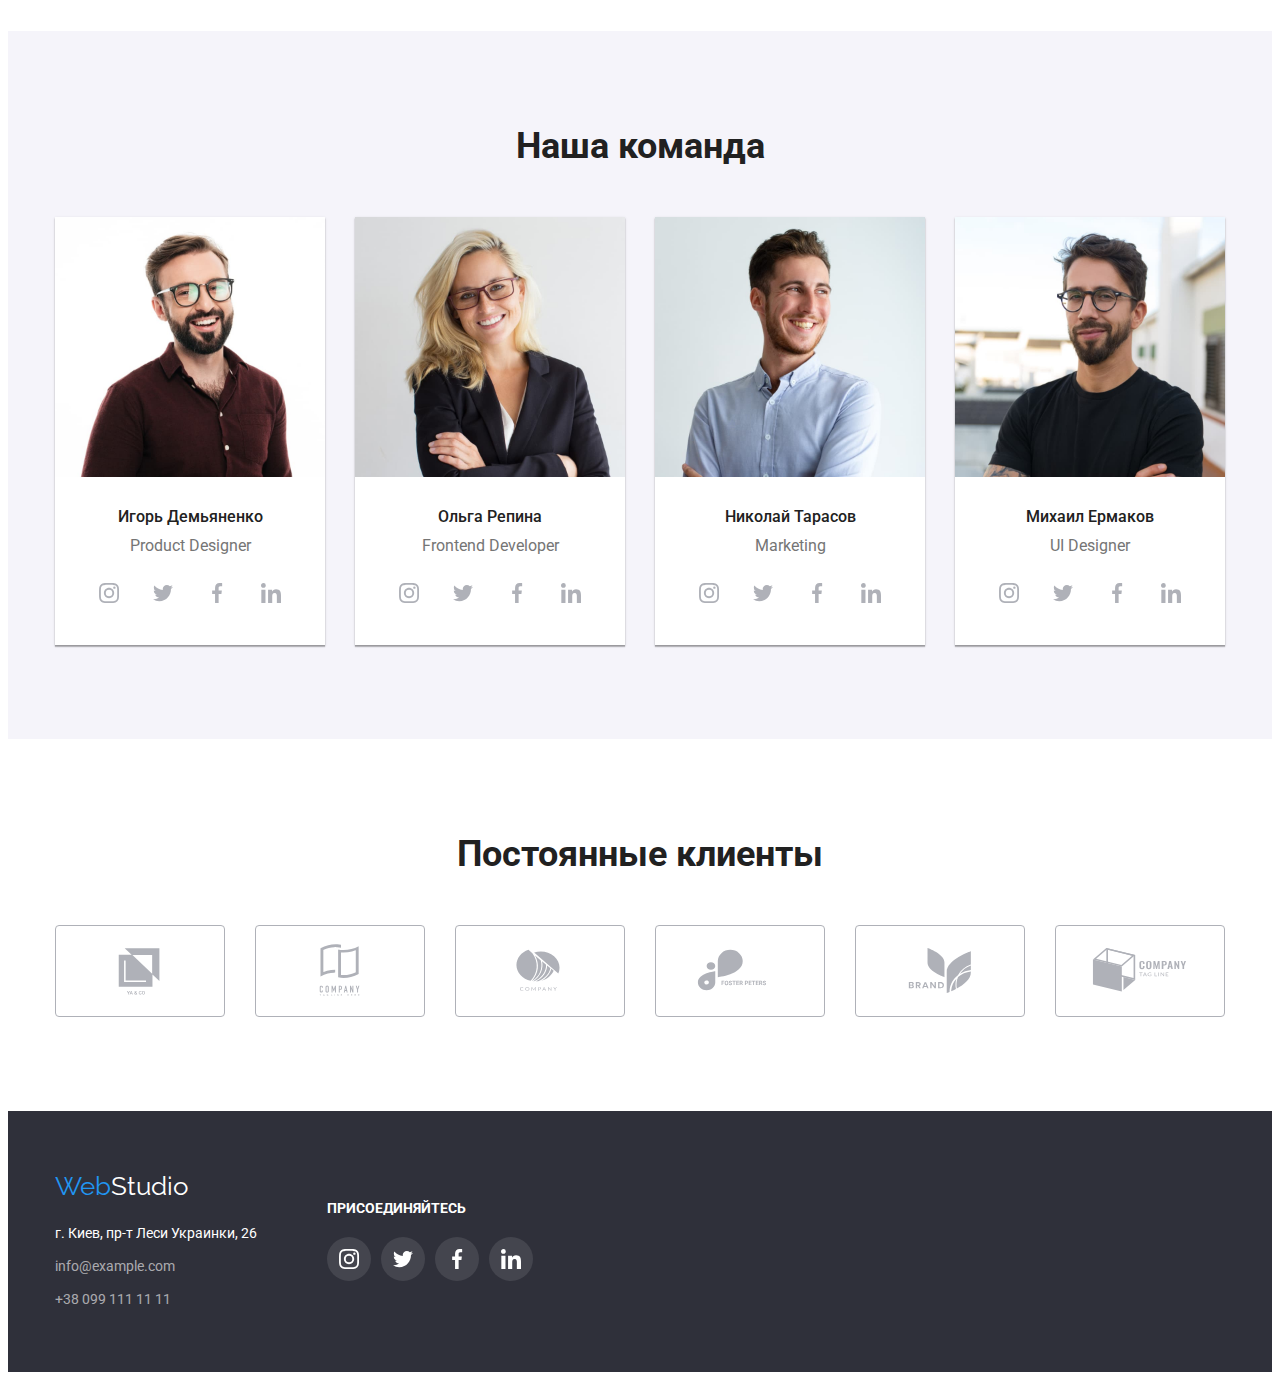
==== commit 1719d279: "Додали розмітку" ====
--- a/index.html
+++ b/index.html
@@ -122,6 +122,7 @@
                 <ul class="benefits-list list">
                     <li class="benefits-list-item">
                         <img src="./images/img.jpg" alt="Верстка" width="370">
+                        <h3>Десктопные приложения</h3>
                     </li>
                     <li class="benefits-list-item">
                         <img src="./images/img(1).jpg" alt="Дизайн" width="370">
--- a/css/styles.css
+++ b/css/styles.css
@@ -511,6 +511,7 @@
 .socials-list {
     display: flex;
     align-items: center;
+    gap: 10px;
     padding: 0;
     margin: 0;
 }
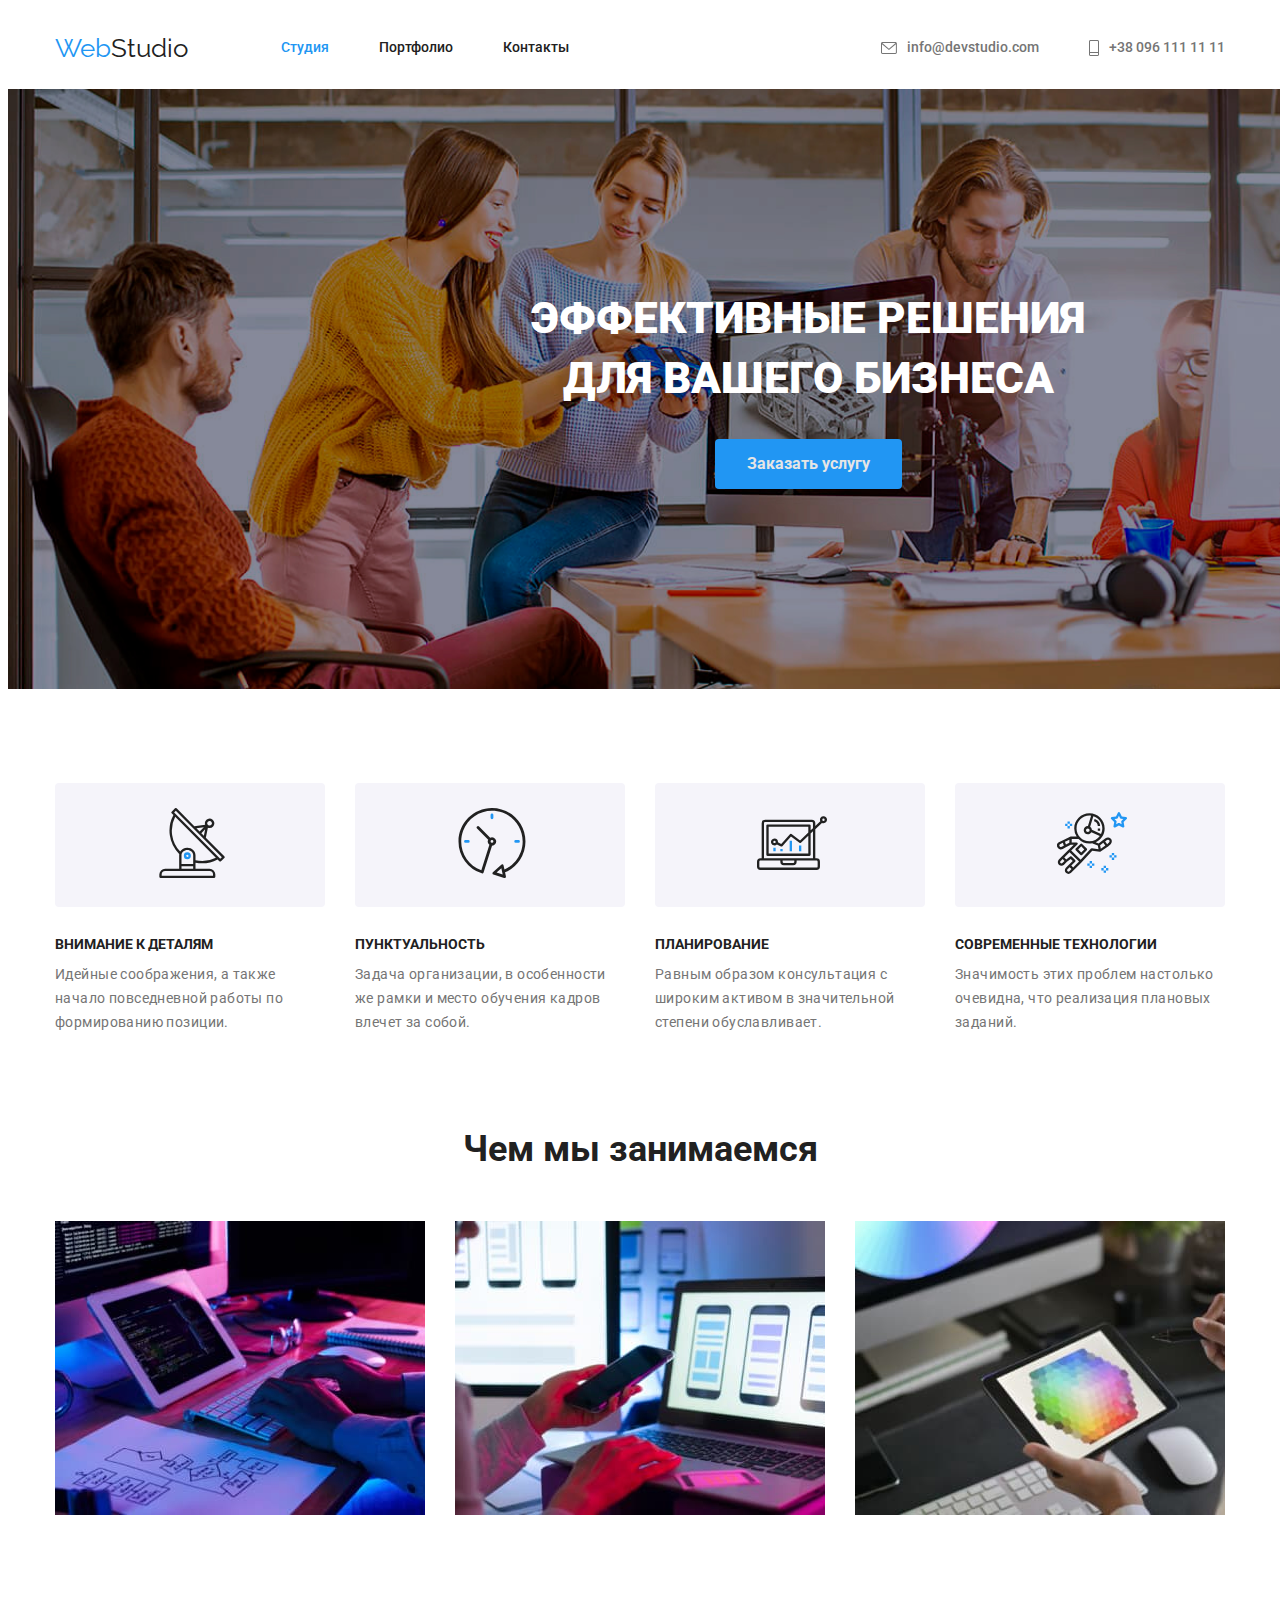
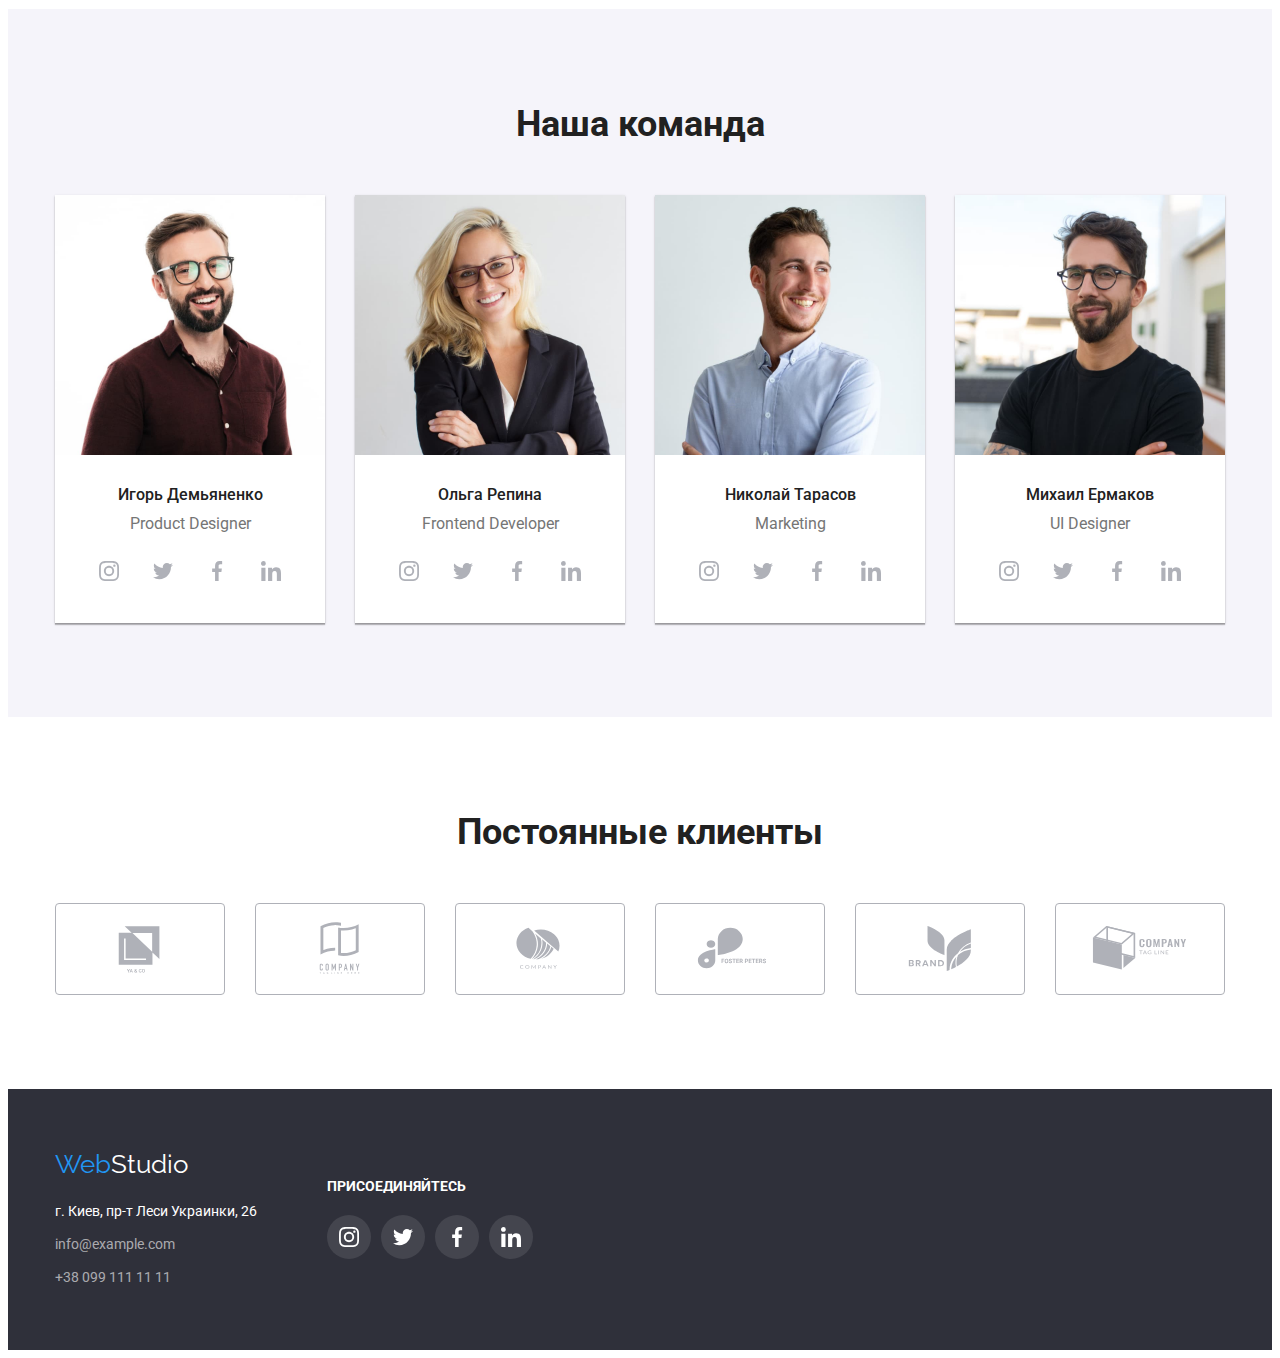
==== commit a3b0e0f3: "Update index.html" ====
--- a/index.html
+++ b/index.html
@@ -122,7 +122,6 @@
                 <ul class="benefits-list list">
                     <li class="benefits-list-item">
                         <img src="./images/img.jpg" alt="Верстка" width="370">
-                        <h3>Десктопные приложения</h3>
                     </li>
                     <li class="benefits-list-item">
                         <img src="./images/img(1).jpg" alt="Дизайн" width="370">
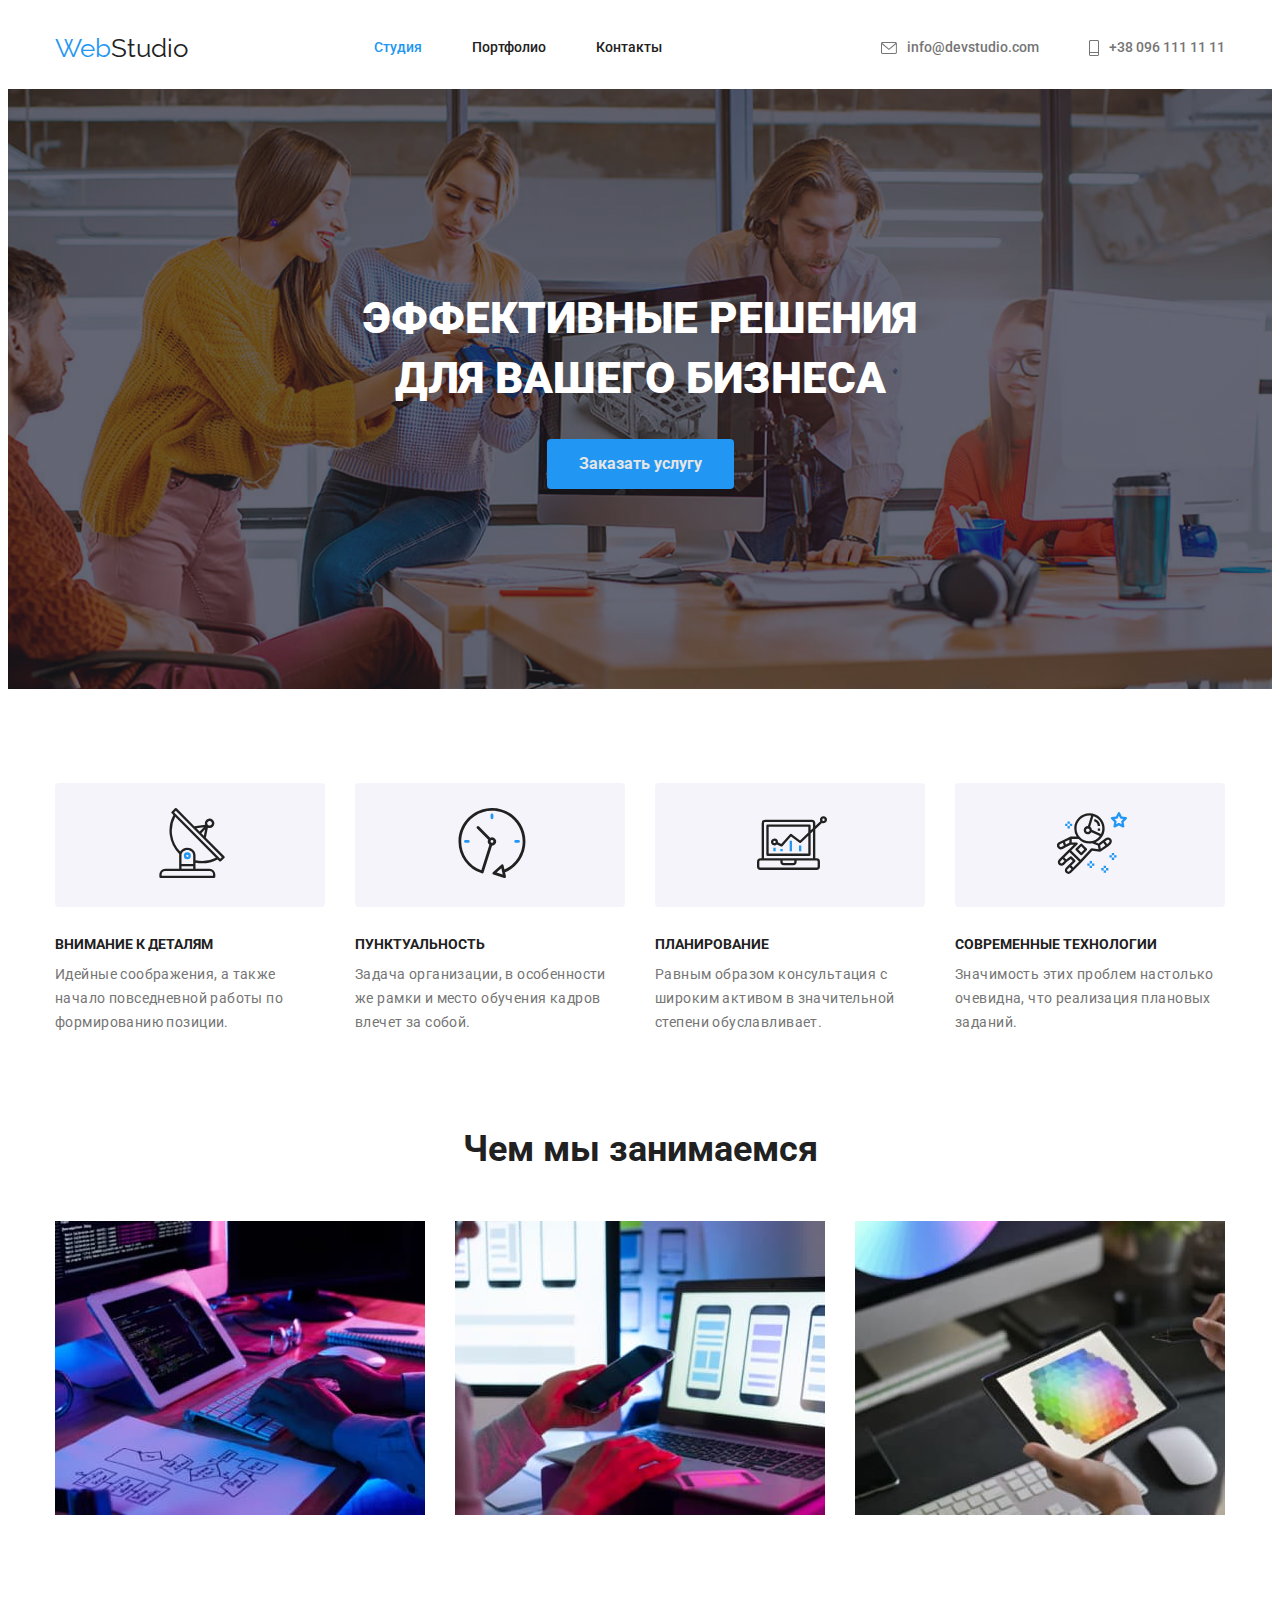
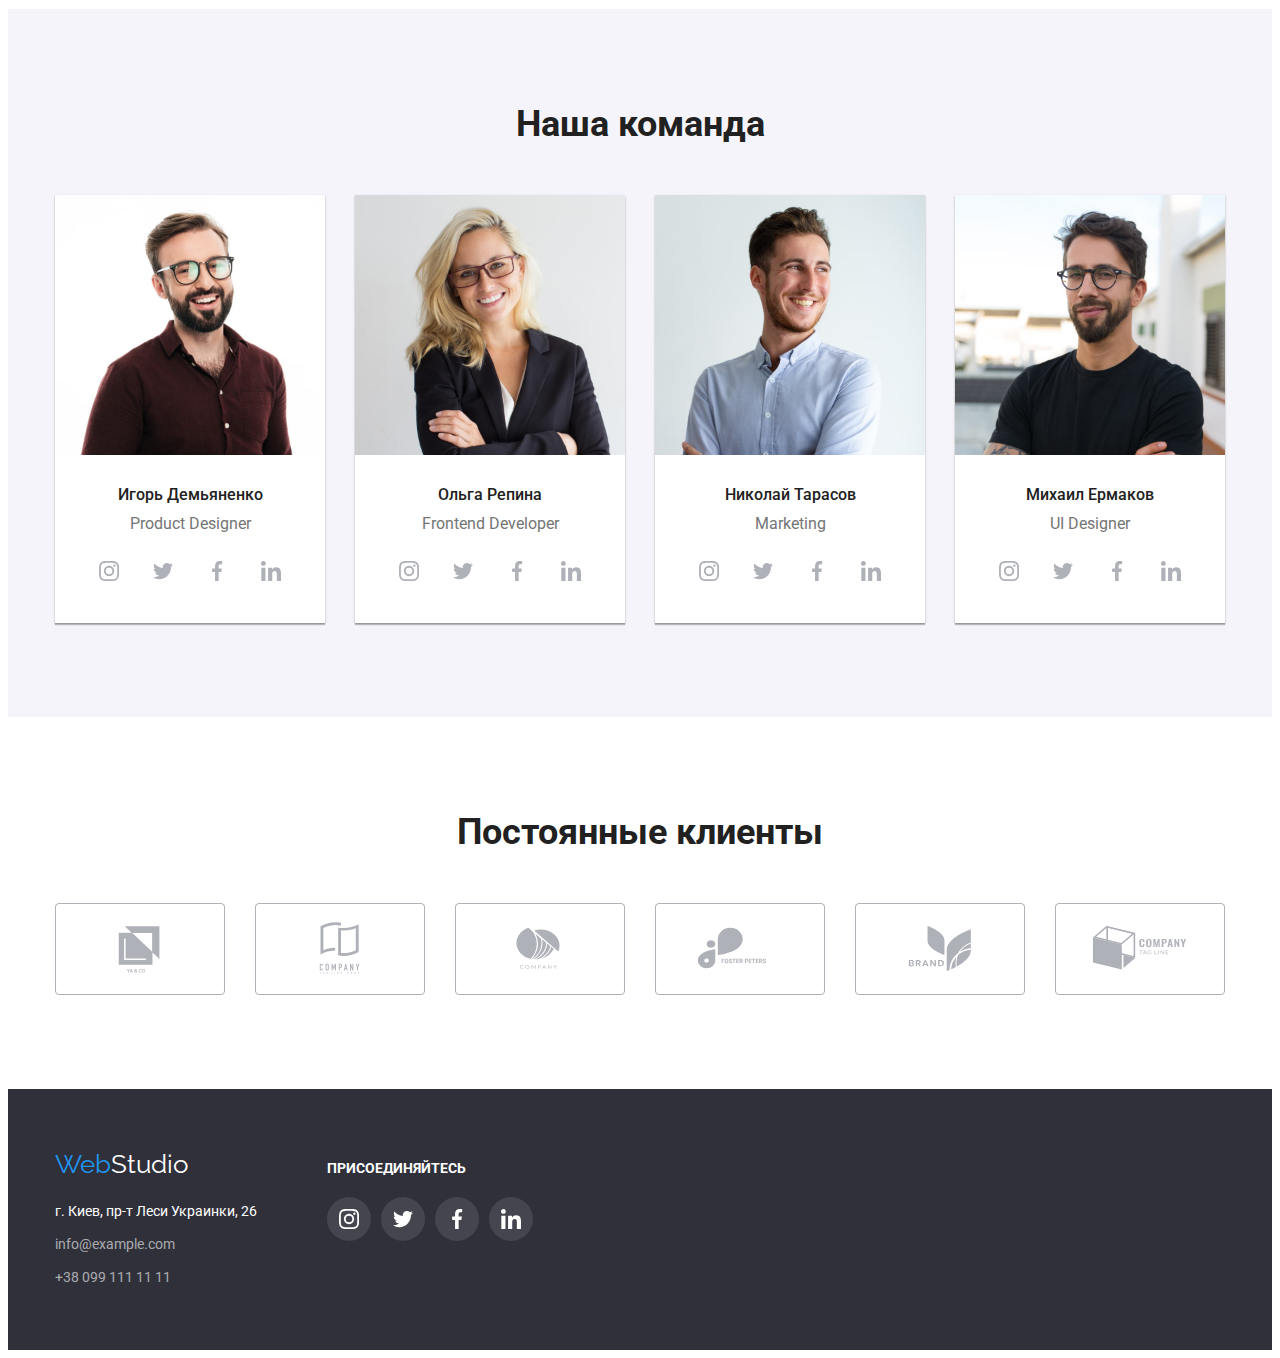
==== commit 4e747a45: "Додали стилі" ====
--- a/index.html
+++ b/index.html
@@ -348,7 +348,7 @@
     <!-- adress -->
     <footer class="footer-section">
         <div class="container footer-container">
-            <div class="lef-side">
+            <div class="left-side">
             <div class="logo-footer ">
                 <a href="/" class="footer-logo">Web<span class="accents">Studio</span></a>
             </div>
--- a/css/styles.css
+++ b/css/styles.css
@@ -60,10 +60,11 @@
 .logo {
     display: flex;
     align-items: center;
-    padding: 0;
-    margin-top: 25px;
-    margin-bottom: 25px;
-    
+
+    padding-top: 25px;
+    padding-bottom: 25px;
+    margin-right: 93px;
+
     color: #2196F3;
     font-family: Raleway, sans-serif;
     font-size: 26px;
@@ -186,12 +187,14 @@
 .hero-section {
     padding-top: 200px;
     padding-bottom: 200px;
-    min-width: 1600px;
-    background-image: url(../images/hero-img.png);
+    margin: auto;
+    max-width: 1600px;
+    background-image: linear-gradient(to right,
+        rgba(47, 48, 58, 0.4),
+        rgba(47, 48, 58, 0.4)), url(../images/hero-img.png);
+
     background-repeat: no-repeat;
     background-position: 50% 50%;
-    background-image: linear-gradient (to right, rgba(47, 48, 58, 0.4),
-    rgba(47, 48, 58, 0.4))
 }
 .hero-title {
     align-content: center;
@@ -429,6 +432,7 @@
 .clients-link:hover,
 .clients-link:focus {
     color: var(--accent-color);
+    border-color: var(--accent-color);
 }
 .clients-icon {
     fill: currentColor;
@@ -445,10 +449,12 @@
 }
 .footer-container {
     display: flex;
-    align-items: center;
-    gap: 70px;
-
-}
+    align-items: baseline;
+}
+.left-side {
+    margin-right: 70px;
+}
+
 /* adress */
 .footer-logo {
     margin-bottom: 20px;
